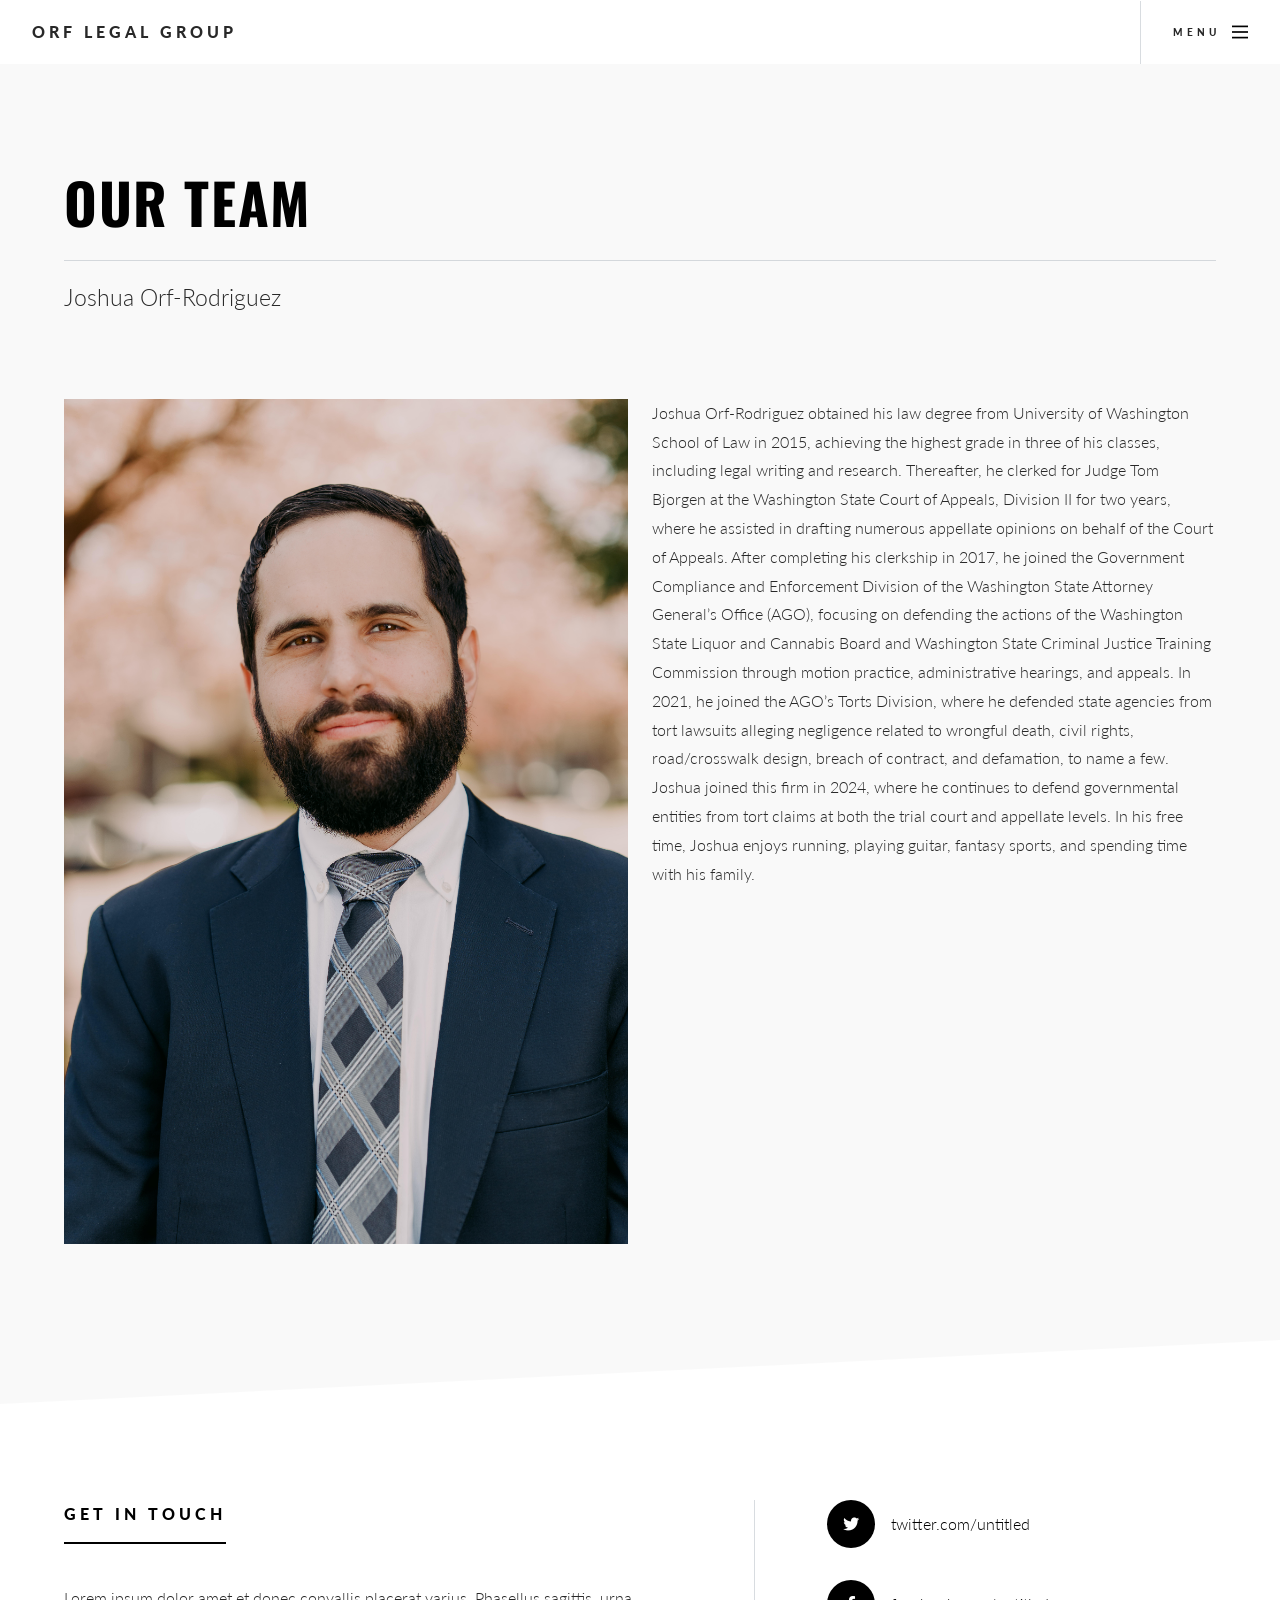
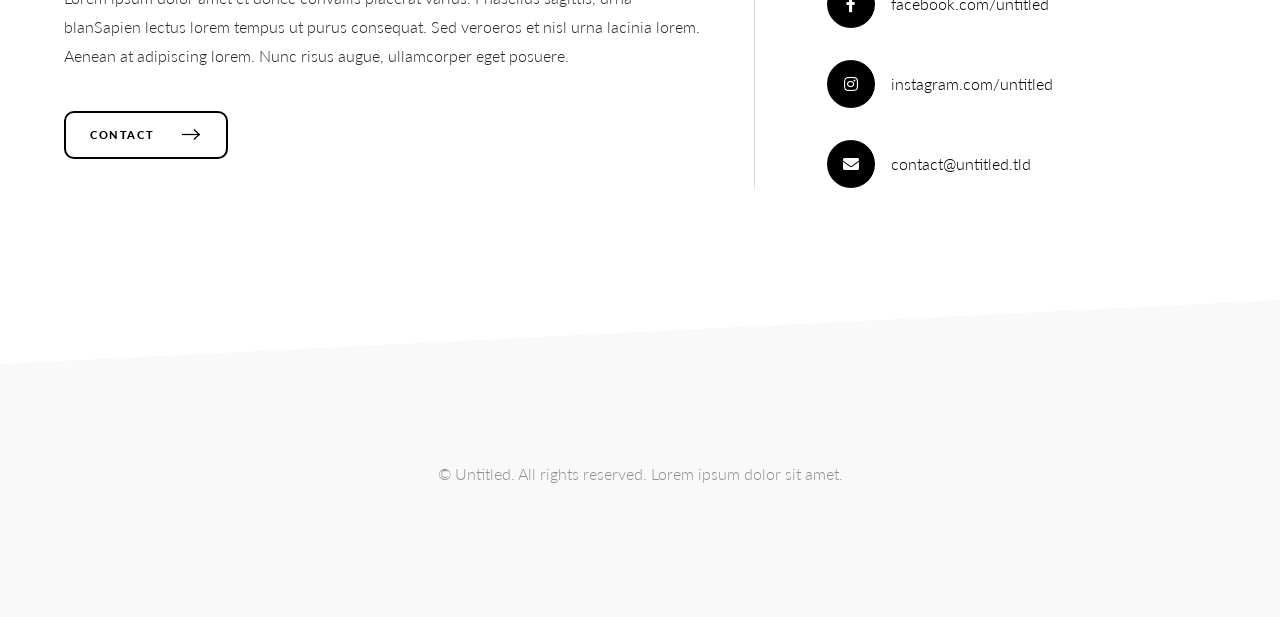
==== about.html @ 3b119aff "init" ====
<!DOCTYPE HTML>
<!--
	Standout by Pixelarity
	pixelarity.com | hello@pixelarity.com
	License: pixelarity.com/license
-->
<html>
	<head>
		<title>Orf Legal Group</title>
		<meta charset="utf-8" />
		<meta name="viewport" content="width=device-width, initial-scale=1, user-scalable=no" />
		<link rel="stylesheet" href="assets/css/main.css" />
	</head>
	<body class="is-preload">

		<!-- Page wrapper -->
			<div id="page-wrapper">

				<!-- Header -->
					<header id="header">
						<span class="logo"><a href="index.html">Orf Legal Group <span></span></a></span>
						<a href="#menu"><span>Menu</span></a>
					</header>

				<!-- Nav -->
					<nav id="menu">
						<div class="inner">
							<h2>Menu</h2>
							<ul class="links">
								<li><a href="index.html">Home</a></li>
								<li><a href="practiceareas.html">Practice Areas</a></li>
								<li><a href="about.html">About</a></li>
								<li><a href="Contact.html">Contact</a></li>
								<li><a href="elements.html">Elements</a></li>
							</ul>
							<a class="close"><span>Close</span></a>
						</div>
					</nav>

				<!-- Main -->
					<section id="main" class="wrapper style2">
						<div class="inner">

							<!-- Content -->
								<header class="major special">
									<h1>OUR TEAM</h1>
									<p>Joshua Orf-Rodriguez</p>
								</header>

								<div class="row">
									<div class="col-6 col-12-small">
<span class="image fit"><img src="images/Joshua Orf-Rodriguez.jpg" alt="" /></span>
									</div>


									<div class="col-6 col-12-small">

Joshua Orf-Rodriguez obtained his law degree from University of Washington School of Law in 2015, achieving the highest grade in three of his classes, including legal writing and research. Thereafter, he clerked for Judge Tom Bjorgen at the Washington State Court of Appeals, Division II for two years, where he assisted in drafting numerous appellate opinions on behalf of the Court of Appeals. After completing his clerkship in 2017, he joined the Government Compliance and Enforcement Division of the Washington State Attorney General’s Office (AGO), focusing on defending the actions of the Washington State Liquor and Cannabis Board and Washington State Criminal Justice Training Commission through motion practice, administrative hearings, and appeals.  In 2021, he joined the AGO’s Torts Division, where he defended state agencies from tort lawsuits alleging negligence related to wrongful death, civil rights, road/crosswalk design, breach of contract, and defamation, to name a few. Joshua joined this firm in 2024, where he continues to defend governmental entities from tort claims at both the trial court and appellate levels.  In his free time, Joshua enjoys running, playing guitar, fantasy sports, and spending time with his family.


									</div>
								</div>
						</div>
					</section>

				<!-- Footer -->
					<section id="footer" class="wrapper">
						<div class="inner">
							<div class="split">
								<div class="content">
									<header>
										<h2>Get In Touch</h2>
									</header>
									<p>Lorem ipsum dolor amet et donec convallis placerat varius. Phasellus sagittis, urna blanSapien lectus lorem tempus ut purus consequat. Sed veroeros et nisl urna lacinia lorem. Aenean at adipiscing lorem. Nunc risus augue, ullamcorper eget posuere.</p>
									<ul class="actions">
										<li><a href="contact.html" class="button next">Contact</a></li>
									</ul>
								</div>
								<ul class="contact-icons">
									<li><a href="#" class="icon brands alt fa-twitter"><span class="label">twitter.com/untitled</span></a></li>
									<li><a href="#" class="icon brands alt fa-facebook-f"><span class="label">facebook.com/untitled</span></a></li>
									<li><a href="#" class="icon brands alt fa-instagram"><span class="label">instagram.com/untitled</span></a></li>
									<li><a href="#" class="icon solid alt fa-envelope"><span class="label">contact@untitled.tld</span></a></li>
								</ul>
							</div>
						</div>
					</section>

				<!-- Copyright -->
					<section class="wrapper style2 copyright">
						<div class="inner">
							&copy; Untitled. All rights reserved. Lorem ipsum dolor sit amet.
						</div>
					</section>

			</div>

		<!-- Scripts -->
			<script src="assets/js/jquery.min.js"></script>
			<script src="assets/js/jquery.scrollex.min.js"></script>
			<script src="assets/js/jquery.scrolly.min.js"></script>
			<script src="assets/js/browser.min.js"></script>
			<script src="assets/js/breakpoints.min.js"></script>
			<script src="assets/js/util.js"></script>
			<script src="assets/js/main.js"></script>

	</body>
</html>
---- assets/css/main.css ----
@import url(fontawesome-all.min.css);
@import url("https://fonts.googleapis.com/css?family=Lato:300,400,700,900|Oswald:600");

/*
	Standout by Pixelarity
	pixelarity.com | hello@pixelarity.com
	License: pixelarity.com/license
*/

html, body, div, span, applet, object,
iframe, h1, h2, h3, h4, h5, h6, p, blockquote,
pre, a, abbr, acronym, address, big, cite,
code, del, dfn, em, img, ins, kbd, q, s, samp,
small, strike, strong, sub, sup, tt, var, b,
u, i, center, dl, dt, dd, ol, ul, li, fieldset,
form, label, legend, table, caption, tbody,
tfoot, thead, tr, th, td, article, aside,
canvas, details, embed, figure, figcaption,
footer, header, hgroup, menu, nav, output, ruby,
section, summary, time, mark, audio, video {
	margin: 0;
	padding: 0;
	border: 0;
	font-size: 100%;
	font: inherit;
	vertical-align: baseline;}

article, aside, details, figcaption, figure,
footer, header, hgroup, menu, nav, section {
	display: block;}

body {
	line-height: 1;
}

ol, ul {
	list-style: none;
}

blockquote, q {
	quotes: none;
}

	blockquote:before, blockquote:after, q:before, q:after {
		content: '';
		content: none;
	}

table {
	border-collapse: collapse;
	border-spacing: 0;
}

body {
	-webkit-text-size-adjust: none;
}

mark {
	background-color: transparent;
	color: inherit;
}

input::-moz-focus-inner {
	border: 0;
	padding: 0;
}

input, select, textarea {
	-moz-appearance: none;
	-webkit-appearance: none;
	-ms-appearance: none;
	appearance: none;
}

/* Basic */

	@-ms-viewport {
		width: device-width;
	}

	body {
		-ms-overflow-style: scrollbar;
	}

	@media screen and (max-width: 480px) {

		html, body {
			min-width: 320px;
		}

	}

	html {
		box-sizing: border-box;
	}

	*, *:before, *:after {
		box-sizing: inherit;
	}

	body {
		background: #ffffff;
	}

		body.is-preload *, body.is-preload *:before, body.is-preload *:after {
			-moz-animation: none !important;
			-webkit-animation: none !important;
			-ms-animation: none !important;
			animation: none !important;
			-moz-transition: none !important;
			-webkit-transition: none !important;
			-ms-transition: none !important;
			transition: none !important;
		}

/* Typography */

	html {
		font-size: 15pt;
	}

		@media screen and (max-width: 1680px) {

			html {
				font-size: 13pt;
			}

		}

		@media screen and (max-width: 1280px) {

			html {
				font-size: 12pt;
			}

		}

		@media screen and (max-width: 980px) {

			html {
				font-size: 12pt;
			}

		}

		@media screen and (max-width: 480px) {

			html {
				font-size: 12pt;
			}

		}

		@media screen and (max-width: 360px) {

			html {
				font-size: 11pt;
			}

		}

	body {
		background-color: #ffffff;
		color: #282828;
	}

	body, input, select, textarea {
		font-family: "Lato", Helvetica, sans-serif;
		font-weight: 300;
		font-size: 1rem;
		line-height: 1.8;
	}

	a {
		-moz-transition: color 0.2s ease-in-out;
		-webkit-transition: color 0.2s ease-in-out;
		-ms-transition: color 0.2s ease-in-out;
		transition: color 0.2s ease-in-out;
		text-decoration: underline;
	}

		a:hover {
			text-decoration: none;
		}

	strong, b {
		font-weight: 900;
	}

	em, i {
		font-style: italic;
	}

	p {
		margin: 0 0 2rem 0;
	}

	h1, h2, h3, h4, h5, h6 {
		font-weight: 900;
		letter-spacing: 0.25rem;
		line-height: 1.5;
		margin: 0 0 1.5rem 0;
		text-transform: uppercase;
	}

		h1 a, h2 a, h3 a, h4 a, h5 a, h6 a {
			color: inherit;
			text-decoration: none;
		}

	h1 {
		font-family: "Oswald", Helvetica, sans-serif;
		font-size: 4rem;
		letter-spacing: 0.1rem;
	}

	h2 {
		font-size: 1.75rem;
	}

	h3 {
		font-size: 1.5rem;
	}

	h4 {
		font-size: 1.25rem;
	}

	h5 {
		font-size: 1rem;
	}

	h6 {
		font-size: 0.75rem;
	}

	@media screen and (max-width: 1280px) {

		h1 {
			font-size: 3.5rem;
		}

	}

	@media screen and (max-width: 980px) {

		h1 {
			font-size: 3rem;
		}

		h2 {
			font-size: 1.5rem;
		}

		h3 {
			font-size: 1.25rem;
		}

	}

	@media screen and (max-width: 736px) {

		h1 {
			font-size: 1.75rem;
		}

		h2 {
			font-size: 1.5rem;
		}

		h3 {
			font-size: 1.25rem;
		}

	}

	sub {
		font-size: 0.8rem;
		position: relative;
		top: 0.5rem;
	}

	sup {
		font-size: 0.8rem;
		position: relative;
		top: -0.5rem;
	}

	blockquote {
		border-left: solid 0.5rem;
		font-style: italic;
		margin: 0 0 2rem 0;
		padding: 1rem 0 1rem 2rem;
	}

	code {
		border-radius: 10px;
		border: solid 1px;
		font-family: "Courier New", monospace;
		font-size: 0.9rem;
		margin: 0 0.25rem;
		padding: 0.25rem 0.65rem;
	}

	pre {
		-webkit-overflow-scrolling: touch;
		font-family: "Courier New", monospace;
		font-size: 0.9rem;
		margin: 0 0 2rem 0;
	}

		pre code {
			display: block;
			line-height: 1.75;
			padding: 1rem 1.5rem;
			overflow-x: auto;
		}

	hr {
		border: 0;
		border-bottom: solid 1px;
		margin: 2rem 0;
	}

		hr.major {
			margin: 4rem 0;
		}

		@media screen and (max-width: 736px) {

			hr.major {
				margin: 3rem 0;
			}

		}

	input, select, textarea {
		color: #000000;
	}

	a {
		color: #000000;
	}

	strong, b {
		color: #000000;
	}

	h1, h2, h3, h4, h5, h6 {
		color: #000000;
	}

	blockquote {
		border-left-color: rgba(99, 116, 133, 0.25);
	}

	code {
		background: rgba(99, 116, 133, 0.075);
		border-color: rgba(99, 116, 133, 0.25);
	}

	hr {
		border-bottom-color: rgba(99, 116, 133, 0.25);
	}

/* Row */

	.row {
		display: flex;
		flex-wrap: wrap;
		box-sizing: border-box;
		align-items: stretch;
	}

		.row > * {
			box-sizing: border-box;
		}

		.row.gtr-uniform > * > :last-child {
			margin-bottom: 0;
		}

		.row.aln-left {
			justify-content: flex-start;
		}

		.row.aln-center {
			justify-content: center;
		}

		.row.aln-right {
			justify-content: flex-end;
		}

		.row.aln-top {
			align-items: flex-start;
		}

		.row.aln-middle {
			align-items: center;
		}

		.row.aln-bottom {
			align-items: flex-end;
		}

		.row > .imp {
			order: -1;
		}

		.row > .col-1 {
			width: 8.33333%;
		}

		.row > .off-1 {
			margin-left: 8.33333%;
		}

		.row > .col-2 {
			width: 16.66667%;
		}

		.row > .off-2 {
			margin-left: 16.66667%;
		}

		.row > .col-3 {
			width: 25%;
		}

		.row > .off-3 {
			margin-left: 25%;
		}

		.row > .col-4 {
			width: 33.33333%;
		}

		.row > .off-4 {
			margin-left: 33.33333%;
		}

		.row > .col-5 {
			width: 41.66667%;
		}

		.row > .off-5 {
			margin-left: 41.66667%;
		}

		.row > .col-6 {
			width: 50%;
		}

		.row > .off-6 {
			margin-left: 50%;
		}

		.row > .col-7 {
			width: 58.33333%;
		}

		.row > .off-7 {
			margin-left: 58.33333%;
		}

		.row > .col-8 {
			width: 66.66667%;
		}

		.row > .off-8 {
			margin-left: 66.66667%;
		}

		.row > .col-9 {
			width: 75%;
		}

		.row > .off-9 {
			margin-left: 75%;
		}

		.row > .col-10 {
			width: 83.33333%;
		}

		.row > .off-10 {
			margin-left: 83.33333%;
		}

		.row > .col-11 {
			width: 91.66667%;
		}

		.row > .off-11 {
			margin-left: 91.66667%;
		}

		.row > .col-12 {
			width: 100%;
		}

		.row > .off-12 {
			margin-left: 100%;
		}

		.row.gtr-0 {
			margin-top: 0;
			margin-left: 0rem;
		}

			.row.gtr-0 > * {
				padding: 0 0 0 0rem;
			}

			.row.gtr-0.gtr-uniform {
				margin-top: 0rem;
			}

				.row.gtr-0.gtr-uniform > * {
					padding-top: 0rem;
				}

		.row.gtr-25 {
			margin-top: 0;
			margin-left: -0.5rem;
		}

			.row.gtr-25 > * {
				padding: 0 0 0 0.5rem;
			}

			.row.gtr-25.gtr-uniform {
				margin-top: -0.5rem;
			}

				.row.gtr-25.gtr-uniform > * {
					padding-top: 0.5rem;
				}

		.row.gtr-50 {
			margin-top: 0;
			margin-left: -1rem;
		}

			.row.gtr-50 > * {
				padding: 0 0 0 1rem;
			}

			.row.gtr-50.gtr-uniform {
				margin-top: -1rem;
			}

				.row.gtr-50.gtr-uniform > * {
					padding-top: 1rem;
				}

		.row {
			margin-top: 0;
			margin-left: -2rem;
		}

			.row > * {
				padding: 0 0 0 2rem;
			}

			.row.gtr-uniform {
				margin-top: -2rem;
			}

				.row.gtr-uniform > * {
					padding-top: 2rem;
				}

		.row.gtr-150 {
			margin-top: 0;
			margin-left: -3rem;
		}

			.row.gtr-150 > * {
				padding: 0 0 0 3rem;
			}

			.row.gtr-150.gtr-uniform {
				margin-top: -3rem;
			}

				.row.gtr-150.gtr-uniform > * {
					padding-top: 3rem;
				}

		.row.gtr-200 {
			margin-top: 0;
			margin-left: -4rem;
		}

			.row.gtr-200 > * {
				padding: 0 0 0 4rem;
			}

			.row.gtr-200.gtr-uniform {
				margin-top: -4rem;
			}

				.row.gtr-200.gtr-uniform > * {
					padding-top: 4rem;
				}

		@media screen and (max-width: 1680px) {

			.row {
				display: flex;
				flex-wrap: wrap;
				box-sizing: border-box;
				align-items: stretch;
			}

				.row > * {
					box-sizing: border-box;
				}

				.row.gtr-uniform > * > :last-child {
					margin-bottom: 0;
				}

				.row.aln-left {
					justify-content: flex-start;
				}

				.row.aln-center {
					justify-content: center;
				}

				.row.aln-right {
					justify-content: flex-end;
				}

				.row.aln-top {
					align-items: flex-start;
				}

				.row.aln-middle {
					align-items: center;
				}

				.row.aln-bottom {
					align-items: flex-end;
				}

				.row > .imp-xlarge {
					order: -1;
				}

				.row > .col-1-xlarge {
					width: 8.33333%;
				}

				.row > .off-1-xlarge {
					margin-left: 8.33333%;
				}

				.row > .col-2-xlarge {
					width: 16.66667%;
				}

				.row > .off-2-xlarge {
					margin-left: 16.66667%;
				}

				.row > .col-3-xlarge {
					width: 25%;
				}

				.row > .off-3-xlarge {
					margin-left: 25%;
				}

				.row > .col-4-xlarge {
					width: 33.33333%;
				}

				.row > .off-4-xlarge {
					margin-left: 33.33333%;
				}

				.row > .col-5-xlarge {
					width: 41.66667%;
				}

				.row > .off-5-xlarge {
					margin-left: 41.66667%;
				}

				.row > .col-6-xlarge {
					width: 50%;
				}

				.row > .off-6-xlarge {
					margin-left: 50%;
				}

				.row > .col-7-xlarge {
					width: 58.33333%;
				}

				.row > .off-7-xlarge {
					margin-left: 58.33333%;
				}

				.row > .col-8-xlarge {
					width: 66.66667%;
				}

				.row > .off-8-xlarge {
					margin-left: 66.66667%;
				}

				.row > .col-9-xlarge {
					width: 75%;
				}

				.row > .off-9-xlarge {
					margin-left: 75%;
				}

				.row > .col-10-xlarge {
					width: 83.33333%;
				}

				.row > .off-10-xlarge {
					margin-left: 83.33333%;
				}

				.row > .col-11-xlarge {
					width: 91.66667%;
				}

				.row > .off-11-xlarge {
					margin-left: 91.66667%;
				}

				.row > .col-12-xlarge {
					width: 100%;
				}

				.row > .off-12-xlarge {
					margin-left: 100%;
				}

				.row.gtr-0 {
					margin-top: 0;
					margin-left: 0rem;
				}

					.row.gtr-0 > * {
						padding: 0 0 0 0rem;
					}

					.row.gtr-0.gtr-uniform {
						margin-top: 0rem;
					}

						.row.gtr-0.gtr-uniform > * {
							padding-top: 0rem;
						}

				.row.gtr-25 {
					margin-top: 0;
					margin-left: -0.5rem;
				}

					.row.gtr-25 > * {
						padding: 0 0 0 0.5rem;
					}

					.row.gtr-25.gtr-uniform {
						margin-top: -0.5rem;
					}

						.row.gtr-25.gtr-uniform > * {
							padding-top: 0.5rem;
						}

				.row.gtr-50 {
					margin-top: 0;
					margin-left: -1rem;
				}

					.row.gtr-50 > * {
						padding: 0 0 0 1rem;
					}

					.row.gtr-50.gtr-uniform {
						margin-top: -1rem;
					}

						.row.gtr-50.gtr-uniform > * {
							padding-top: 1rem;
						}

				.row {
					margin-top: 0;
					margin-left: -2rem;
				}

					.row > * {
						padding: 0 0 0 2rem;
					}

					.row.gtr-uniform {
						margin-top: -2rem;
					}

						.row.gtr-uniform > * {
							padding-top: 2rem;
						}

				.row.gtr-150 {
					margin-top: 0;
					margin-left: -3rem;
				}

					.row.gtr-150 > * {
						padding: 0 0 0 3rem;
					}

					.row.gtr-150.gtr-uniform {
						margin-top: -3rem;
					}

						.row.gtr-150.gtr-uniform > * {
							padding-top: 3rem;
						}

				.row.gtr-200 {
					margin-top: 0;
					margin-left: -4rem;
				}

					.row.gtr-200 > * {
						padding: 0 0 0 4rem;
					}

					.row.gtr-200.gtr-uniform {
						margin-top: -4rem;
					}

						.row.gtr-200.gtr-uniform > * {
							padding-top: 4rem;
						}

		}

		@media screen and (max-width: 1280px) {

			.row {
				display: flex;
				flex-wrap: wrap;
				box-sizing: border-box;
				align-items: stretch;
			}

				.row > * {
					box-sizing: border-box;
				}

				.row.gtr-uniform > * > :last-child {
					margin-bottom: 0;
				}

				.row.aln-left {
					justify-content: flex-start;
				}

				.row.aln-center {
					justify-content: center;
				}

				.row.aln-right {
					justify-content: flex-end;
				}

				.row.aln-top {
					align-items: flex-start;
				}

				.row.aln-middle {
					align-items: center;
				}

				.row.aln-bottom {
					align-items: flex-end;
				}

				.row > .imp-large {
					order: -1;
				}

				.row > .col-1-large {
					width: 8.33333%;
				}

				.row > .off-1-large {
					margin-left: 8.33333%;
				}

				.row > .col-2-large {
					width: 16.66667%;
				}

				.row > .off-2-large {
					margin-left: 16.66667%;
				}

				.row > .col-3-large {
					width: 25%;
				}

				.row > .off-3-large {
					margin-left: 25%;
				}

				.row > .col-4-large {
					width: 33.33333%;
				}

				.row > .off-4-large {
					margin-left: 33.33333%;
				}

				.row > .col-5-large {
					width: 41.66667%;
				}

				.row > .off-5-large {
					margin-left: 41.66667%;
				}

				.row > .col-6-large {
					width: 50%;
				}

				.row > .off-6-large {
					margin-left: 50%;
				}

				.row > .col-7-large {
					width: 58.33333%;
				}

				.row > .off-7-large {
					margin-left: 58.33333%;
				}

				.row > .col-8-large {
					width: 66.66667%;
				}

				.row > .off-8-large {
					margin-left: 66.66667%;
				}

				.row > .col-9-large {
					width: 75%;
				}

				.row > .off-9-large {
					margin-left: 75%;
				}

				.row > .col-10-large {
					width: 83.33333%;
				}

				.row > .off-10-large {
					margin-left: 83.33333%;
				}

				.row > .col-11-large {
					width: 91.66667%;
				}

				.row > .off-11-large {
					margin-left: 91.66667%;
				}

				.row > .col-12-large {
					width: 100%;
				}

				.row > .off-12-large {
					margin-left: 100%;
				}

				.row.gtr-0 {
					margin-top: 0;
					margin-left: 0rem;
				}

					.row.gtr-0 > * {
						padding: 0 0 0 0rem;
					}

					.row.gtr-0.gtr-uniform {
						margin-top: 0rem;
					}

						.row.gtr-0.gtr-uniform > * {
							padding-top: 0rem;
						}

				.row.gtr-25 {
					margin-top: 0;
					margin-left: -0.375rem;
				}

					.row.gtr-25 > * {
						padding: 0 0 0 0.375rem;
					}

					.row.gtr-25.gtr-uniform {
						margin-top: -0.375rem;
					}

						.row.gtr-25.gtr-uniform > * {
							padding-top: 0.375rem;
						}

				.row.gtr-50 {
					margin-top: 0;
					margin-left: -0.75rem;
				}

					.row.gtr-50 > * {
						padding: 0 0 0 0.75rem;
					}

					.row.gtr-50.gtr-uniform {
						margin-top: -0.75rem;
					}

						.row.gtr-50.gtr-uniform > * {
							padding-top: 0.75rem;
						}

				.row {
					margin-top: 0;
					margin-left: -1.5rem;
				}

					.row > * {
						padding: 0 0 0 1.5rem;
					}

					.row.gtr-uniform {
						margin-top: -1.5rem;
					}

						.row.gtr-uniform > * {
							padding-top: 1.5rem;
						}

				.row.gtr-150 {
					margin-top: 0;
					margin-left: -2.25rem;
				}

					.row.gtr-150 > * {
						padding: 0 0 0 2.25rem;
					}

					.row.gtr-150.gtr-uniform {
						margin-top: -2.25rem;
					}

						.row.gtr-150.gtr-uniform > * {
							padding-top: 2.25rem;
						}

				.row.gtr-200 {
					margin-top: 0;
					margin-left: -3rem;
				}

					.row.gtr-200 > * {
						padding: 0 0 0 3rem;
					}

					.row.gtr-200.gtr-uniform {
						margin-top: -3rem;
					}

						.row.gtr-200.gtr-uniform > * {
							padding-top: 3rem;
						}

		}

		@media screen and (max-width: 980px) {

			.row {
				display: flex;
				flex-wrap: wrap;
				box-sizing: border-box;
				align-items: stretch;
			}

				.row > * {
					box-sizing: border-box;
				}

				.row.gtr-uniform > * > :last-child {
					margin-bottom: 0;
				}

				.row.aln-left {
					justify-content: flex-start;
				}

				.row.aln-center {
					justify-content: center;
				}

				.row.aln-right {
					justify-content: flex-end;
				}

				.row.aln-top {
					align-items: flex-start;
				}

				.row.aln-middle {
					align-items: center;
				}

				.row.aln-bottom {
					align-items: flex-end;
				}

				.row > .imp-medium {
					order: -1;
				}

				.row > .col-1-medium {
					width: 8.33333%;
				}

				.row > .off-1-medium {
					margin-left: 8.33333%;
				}

				.row > .col-2-medium {
					width: 16.66667%;
				}

				.row > .off-2-medium {
					margin-left: 16.66667%;
				}

				.row > .col-3-medium {
					width: 25%;
				}

				.row > .off-3-medium {
					margin-left: 25%;
				}

				.row > .col-4-medium {
					width: 33.33333%;
				}

				.row > .off-4-medium {
					margin-left: 33.33333%;
				}

				.row > .col-5-medium {
					width: 41.66667%;
				}

				.row > .off-5-medium {
					margin-left: 41.66667%;
				}

				.row > .col-6-medium {
					width: 50%;
				}

				.row > .off-6-medium {
					margin-left: 50%;
				}

				.row > .col-7-medium {
					width: 58.33333%;
				}

				.row > .off-7-medium {
					margin-left: 58.33333%;
				}

				.row > .col-8-medium {
					width: 66.66667%;
				}

				.row > .off-8-medium {
					margin-left: 66.66667%;
				}

				.row > .col-9-medium {
					width: 75%;
				}

				.row > .off-9-medium {
					margin-left: 75%;
				}

				.row > .col-10-medium {
					width: 83.33333%;
				}

				.row > .off-10-medium {
					margin-left: 83.33333%;
				}

				.row > .col-11-medium {
					width: 91.66667%;
				}

				.row > .off-11-medium {
					margin-left: 91.66667%;
				}

				.row > .col-12-medium {
					width: 100%;
				}

				.row > .off-12-medium {
					margin-left: 100%;
				}

				.row.gtr-0 {
					margin-top: 0;
					margin-left: 0rem;
				}

					.row.gtr-0 > * {
						padding: 0 0 0 0rem;
					}

					.row.gtr-0.gtr-uniform {
						margin-top: 0rem;
					}

						.row.gtr-0.gtr-uniform > * {
							padding-top: 0rem;
						}

				.row.gtr-25 {
					margin-top: 0;
					margin-left: -0.375rem;
				}

					.row.gtr-25 > * {
						padding: 0 0 0 0.375rem;
					}

					.row.gtr-25.gtr-uniform {
						margin-top: -0.375rem;
					}

						.row.gtr-25.gtr-uniform > * {
							padding-top: 0.375rem;
						}

				.row.gtr-50 {
					margin-top: 0;
					margin-left: -0.75rem;
				}

					.row.gtr-50 > * {
						padding: 0 0 0 0.75rem;
					}

					.row.gtr-50.gtr-uniform {
						margin-top: -0.75rem;
					}

						.row.gtr-50.gtr-uniform > * {
							padding-top: 0.75rem;
						}

				.row {
					margin-top: 0;
					margin-left: -1.5rem;
				}

					.row > * {
						padding: 0 0 0 1.5rem;
					}

					.row.gtr-uniform {
						margin-top: -1.5rem;
					}

						.row.gtr-uniform > * {
							padding-top: 1.5rem;
						}

				.row.gtr-150 {
					margin-top: 0;
					margin-left: -2.25rem;
				}

					.row.gtr-150 > * {
						padding: 0 0 0 2.25rem;
					}

					.row.gtr-150.gtr-uniform {
						margin-top: -2.25rem;
					}

						.row.gtr-150.gtr-uniform > * {
							padding-top: 2.25rem;
						}

				.row.gtr-200 {
					margin-top: 0;
					margin-left: -3rem;
				}

					.row.gtr-200 > * {
						padding: 0 0 0 3rem;
					}

					.row.gtr-200.gtr-uniform {
						margin-top: -3rem;
					}

						.row.gtr-200.gtr-uniform > * {
							padding-top: 3rem;
						}

		}

		@media screen and (max-width: 736px) {

			.row {
				display: flex;
				flex-wrap: wrap;
				box-sizing: border-box;
				align-items: stretch;
			}

				.row > * {
					box-sizing: border-box;
				}

				.row.gtr-uniform > * > :last-child {
					margin-bottom: 0;
				}

				.row.aln-left {
					justify-content: flex-start;
				}

				.row.aln-center {
					justify-content: center;
				}

				.row.aln-right {
					justify-content: flex-end;
				}

				.row.aln-top {
					align-items: flex-start;
				}

				.row.aln-middle {
					align-items: center;
				}

				.row.aln-bottom {
					align-items: flex-end;
				}

				.row > .imp-small {
					order: -1;
				}

				.row > .col-1-small {
					width: 8.33333%;
				}

				.row > .off-1-small {
					margin-left: 8.33333%;
				}

				.row > .col-2-small {
					width: 16.66667%;
				}

				.row > .off-2-small {
					margin-left: 16.66667%;
				}

				.row > .col-3-small {
					width: 25%;
				}

				.row > .off-3-small {
					margin-left: 25%;
				}

				.row > .col-4-small {
					width: 33.33333%;
				}

				.row > .off-4-small {
					margin-left: 33.33333%;
				}

				.row > .col-5-small {
					width: 41.66667%;
				}

				.row > .off-5-small {
					margin-left: 41.66667%;
				}

				.row > .col-6-small {
					width: 50%;
				}

				.row > .off-6-small {
					margin-left: 50%;
				}

				.row > .col-7-small {
					width: 58.33333%;
				}

				.row > .off-7-small {
					margin-left: 58.33333%;
				}

				.row > .col-8-small {
					width: 66.66667%;
				}

				.row > .off-8-small {
					margin-left: 66.66667%;
				}

				.row > .col-9-small {
					width: 75%;
				}

				.row > .off-9-small {
					margin-left: 75%;
				}

				.row > .col-10-small {
					width: 83.33333%;
				}

				.row > .off-10-small {
					margin-left: 83.33333%;
				}

				.row > .col-11-small {
					width: 91.66667%;
				}

				.row > .off-11-small {
					margin-left: 91.66667%;
				}

				.row > .col-12-small {
					width: 100%;
				}

				.row > .off-12-small {
					margin-left: 100%;
				}

				.row.gtr-0 {
					margin-top: 0;
					margin-left: 0rem;
				}

					.row.gtr-0 > * {
						padding: 0 0 0 0rem;
					}

					.row.gtr-0.gtr-uniform {
						margin-top: 0rem;
					}

						.row.gtr-0.gtr-uniform > * {
							padding-top: 0rem;
						}

				.row.gtr-25 {
					margin-top: 0;
					margin-left: -0.3125rem;
				}

					.row.gtr-25 > * {
						padding: 0 0 0 0.3125rem;
					}

					.row.gtr-25.gtr-uniform {
						margin-top: -0.3125rem;
					}

						.row.gtr-25.gtr-uniform > * {
							padding-top: 0.3125rem;
						}

				.row.gtr-50 {
					margin-top: 0;
					margin-left: -0.625rem;
				}

					.row.gtr-50 > * {
						padding: 0 0 0 0.625rem;
					}

					.row.gtr-50.gtr-uniform {
						margin-top: -0.625rem;
					}

						.row.gtr-50.gtr-uniform > * {
							padding-top: 0.625rem;
						}

				.row {
					margin-top: 0;
					margin-left: -1.25rem;
				}

					.row > * {
						padding: 0 0 0 1.25rem;
					}

					.row.gtr-uniform {
						margin-top: -1.25rem;
					}

						.row.gtr-uniform > * {
							padding-top: 1.25rem;
						}

				.row.gtr-150 {
					margin-top: 0;
					margin-left: -1.875rem;
				}

					.row.gtr-150 > * {
						padding: 0 0 0 1.875rem;
					}

					.row.gtr-150.gtr-uniform {
						margin-top: -1.875rem;
					}

						.row.gtr-150.gtr-uniform > * {
							padding-top: 1.875rem;
						}

				.row.gtr-200 {
					margin-top: 0;
					margin-left: -2.5rem;
				}

					.row.gtr-200 > * {
						padding: 0 0 0 2.5rem;
					}

					.row.gtr-200.gtr-uniform {
						margin-top: -2.5rem;
					}

						.row.gtr-200.gtr-uniform > * {
							padding-top: 2.5rem;
						}

		}

		@media screen and (max-width: 480px) {

			.row {
				display: flex;
				flex-wrap: wrap;
				box-sizing: border-box;
				align-items: stretch;
			}

				.row > * {
					box-sizing: border-box;
				}

				.row.gtr-uniform > * > :last-child {
					margin-bottom: 0;
				}

				.row.aln-left {
					justify-content: flex-start;
				}

				.row.aln-center {
					justify-content: center;
				}

				.row.aln-right {
					justify-content: flex-end;
				}

				.row.aln-top {
					align-items: flex-start;
				}

				.row.aln-middle {
					align-items: center;
				}

				.row.aln-bottom {
					align-items: flex-end;
				}

				.row > .imp-xsmall {
					order: -1;
				}

				.row > .col-1-xsmall {
					width: 8.33333%;
				}

				.row > .off-1-xsmall {
					margin-left: 8.33333%;
				}

				.row > .col-2-xsmall {
					width: 16.66667%;
				}

				.row > .off-2-xsmall {
					margin-left: 16.66667%;
				}

				.row > .col-3-xsmall {
					width: 25%;
				}

				.row > .off-3-xsmall {
					margin-left: 25%;
				}

				.row > .col-4-xsmall {
					width: 33.33333%;
				}

				.row > .off-4-xsmall {
					margin-left: 33.33333%;
				}

				.row > .col-5-xsmall {
					width: 41.66667%;
				}

				.row > .off-5-xsmall {
					margin-left: 41.66667%;
				}

				.row > .col-6-xsmall {
					width: 50%;
				}

				.row > .off-6-xsmall {
					margin-left: 50%;
				}

				.row > .col-7-xsmall {
					width: 58.33333%;
				}

				.row > .off-7-xsmall {
					margin-left: 58.33333%;
				}

				.row > .col-8-xsmall {
					width: 66.66667%;
				}

				.row > .off-8-xsmall {
					margin-left: 66.66667%;
				}

				.row > .col-9-xsmall {
					width: 75%;
				}

				.row > .off-9-xsmall {
					margin-left: 75%;
				}

				.row > .col-10-xsmall {
					width: 83.33333%;
				}

				.row > .off-10-xsmall {
					margin-left: 83.33333%;
				}

				.row > .col-11-xsmall {
					width: 91.66667%;
				}

				.row > .off-11-xsmall {
					margin-left: 91.66667%;
				}

				.row > .col-12-xsmall {
					width: 100%;
				}

				.row > .off-12-xsmall {
					margin-left: 100%;
				}

				.row.gtr-0 {
					margin-top: 0;
					margin-left: 0rem;
				}

					.row.gtr-0 > * {
						padding: 0 0 0 0rem;
					}

					.row.gtr-0.gtr-uniform {
						margin-top: 0rem;
					}

						.row.gtr-0.gtr-uniform > * {
							padding-top: 0rem;
						}

				.row.gtr-25 {
					margin-top: 0;
					margin-left: -0.3125rem;
				}

					.row.gtr-25 > * {
						padding: 0 0 0 0.3125rem;
					}

					.row.gtr-25.gtr-uniform {
						margin-top: -0.3125rem;
					}

						.row.gtr-25.gtr-uniform > * {
							padding-top: 0.3125rem;
						}

				.row.gtr-50 {
					margin-top: 0;
					margin-left: -0.625rem;
				}

					.row.gtr-50 > * {
						padding: 0 0 0 0.625rem;
					}

					.row.gtr-50.gtr-uniform {
						margin-top: -0.625rem;
					}

						.row.gtr-50.gtr-uniform > * {
							padding-top: 0.625rem;
						}

				.row {
					margin-top: 0;
					margin-left: -1.25rem;
				}

					.row > * {
						padding: 0 0 0 1.25rem;
					}

					.row.gtr-uniform {
						margin-top: -1.25rem;
					}

						.row.gtr-uniform > * {
							padding-top: 1.25rem;
						}

				.row.gtr-150 {
					margin-top: 0;
					margin-left: -1.875rem;
				}

					.row.gtr-150 > * {
						padding: 0 0 0 1.875rem;
					}

					.row.gtr-150.gtr-uniform {
						margin-top: -1.875rem;
					}

						.row.gtr-150.gtr-uniform > * {
							padding-top: 1.875rem;
						}

				.row.gtr-200 {
					margin-top: 0;
					margin-left: -2.5rem;
				}

					.row.gtr-200 > * {
						padding: 0 0 0 2.5rem;
					}

					.row.gtr-200.gtr-uniform {
						margin-top: -2.5rem;
					}

						.row.gtr-200.gtr-uniform > * {
							padding-top: 2.5rem;
						}

		}

/* Box */

	.box {
		border: solid 1px;
		border-radius: 10px;
		margin-bottom: 2rem;
		padding: 1.5rem;
	}

		.box > :last-child {
			margin-bottom: 0;
		}

		.box.alt {
			border: 0;
			border-radius: 0;
			padding: 0;
		}

	.box {
		border-color: rgba(99, 116, 133, 0.25);
	}

/* Button */

	input[type="submit"],
	input[type="reset"],
	input[type="button"],
	button,
	.button {
		-moz-appearance: none;
		-webkit-appearance: none;
		-ms-appearance: none;
		appearance: none;
		-moz-transition: background-color 0.2s ease-in-out, color 0.2s ease-in-out;
		-webkit-transition: background-color 0.2s ease-in-out, color 0.2s ease-in-out;
		-ms-transition: background-color 0.2s ease-in-out, color 0.2s ease-in-out;
		transition: background-color 0.2s ease-in-out, color 0.2s ease-in-out;
		border-radius: 10px;
		border: 2px solid;
		cursor: pointer;
		display: inline-block;
		font-size: 0.7rem;
		font-weight: 900;
		height: 3rem;
		letter-spacing: 0.1rem;
		line-height: 2.75rem;
		padding: 0 1.5rem;
		position: relative;
		text-align: center;
		text-decoration: none;
		text-transform: uppercase;
		white-space: nowrap;
	}

		input[type="submit"].icon,
		input[type="reset"].icon,
		input[type="button"].icon,
		button.icon,
		.button.icon {
			border-bottom: 2px solid;
		}

			input[type="submit"].icon:before,
			input[type="reset"].icon:before,
			input[type="button"].icon:before,
			button.icon:before,
			.button.icon:before {
				margin-right: 0.5rem;
			}

		input[type="submit"].fit,
		input[type="reset"].fit,
		input[type="button"].fit,
		button.fit,
		.button.fit {
			width: 100%;
		}

		input[type="submit"].small,
		input[type="reset"].small,
		input[type="button"].small,
		button.small,
		.button.small {
			font-size: 0.65rem;
			height: 2.5rem;
			line-height: 2.25rem;
		}

		input[type="submit"].large,
		input[type="reset"].large,
		input[type="button"].large,
		button.large,
		.button.large {
			font-size: 1rem;
			height: 3.75rem;
			line-height: 3.5rem;
			padding: 0 2.25rem;
		}

		input[type="submit"].next,
		input[type="reset"].next,
		input[type="button"].next,
		button.next,
		.button.next {
			padding-right: 4.5rem;
		}

			input[type="submit"].next.fit,
			input[type="reset"].next.fit,
			input[type="button"].next.fit,
			button.next.fit,
			.button.next.fit {
				padding-left: 1.5rem !important;
				text-align: left;
			}

			input[type="submit"].next:after,
			input[type="reset"].next:after,
			input[type="button"].next:after,
			button.next:after,
			.button.next:after {
				background-position: center right;
				background-repeat: no-repeat;
				background-size: 25px 15px;
				content: '';
				display: block;
				height: 100%;
				position: absolute;
				right: 1.5rem;
				top: 0;
				vertical-align: middle;
				width: 1.25rem;
			}

		input[type="submit"].disabled, input[type="submit"]:disabled,
		input[type="reset"].disabled,
		input[type="reset"]:disabled,
		input[type="button"].disabled,
		input[type="button"]:disabled,
		button.disabled,
		button:disabled,
		.button.disabled,
		.button:disabled {
			pointer-events: none;
			opacity: 0.25;
		}

		@media screen and (max-width: 1280px) {

			input[type="submit"].large,
			input[type="reset"].large,
			input[type="button"].large,
			button.large,
			.button.large {
				font-size: 1rem;
				height: 4.25rem;
				line-height: 4rem;
			}

		}

		@media screen and (max-width: 736px) {

			input[type="submit"].alt,
			input[type="reset"].alt,
			input[type="button"].alt,
			button.alt,
			.button.alt {
				padding-left: 1.5rem !important;
				text-align: left;
			}

			input[type="submit"].large,
			input[type="reset"].large,
			input[type="button"].large,
			button.large,
			.button.large {
				font-size: 0.85rem;
				height: 3.75rem;
				line-height: 3.5rem;
				text-align: left;
			}

		}

		@media screen and (max-width: 480px) {

			input[type="submit"],
			input[type="reset"],
			input[type="button"],
			button,
			.button {
				padding: 0;
			}

		}

	input[type="submit"],
	input[type="reset"],
	input[type="button"],
	button,
	.button {
		background-color: transparent;
		border-color: #000000;
		color: #000000 !important;
	}

		input[type="submit"]:after,
		input[type="reset"]:after,
		input[type="button"]:after,
		button:after,
		.button:after {
			background-image: url("data:image/svg+xml;charset=utf8,%3Csvg xmlns='http://www.w3.org/2000/svg' xmlns:xlink='http://www.w3.org/1999/xlink' width='36px' height='24px' viewBox='0 0 36 24' zoomAndPan='disable'%3E%3Cstyle%3Eline %7B stroke: %23000000%3B stroke-width: 2px%3B %7D%3C/style%3E%3Cline x1='0' y1='12' x2='34' y2='12' /%3E%3Cline x1='25' y1='4' x2='34' y2='12.5' /%3E%3Cline x1='25' y1='20' x2='34' y2='11.5' /%3E%3C/svg%3E");
		}

		input[type="submit"]:hover, input[type="submit"]:focus,
		input[type="reset"]:hover,
		input[type="reset"]:focus,
		input[type="button"]:hover,
		input[type="button"]:focus,
		button:hover,
		button:focus,
		.button:hover,
		.button:focus {
			background-color: rgba(99, 116, 133, 0.075);
		}

		input[type="submit"]:active,
		input[type="reset"]:active,
		input[type="button"]:active,
		button:active,
		.button:active {
			background-color: rgba(99, 116, 133, 0.175);
		}

		input[type="submit"].icon:before,
		input[type="reset"].icon:before,
		input[type="button"].icon:before,
		button.icon:before,
		.button.icon:before {
			color: #000000;
		}

		input[type="submit"].primary,
		input[type="reset"].primary,
		input[type="button"].primary,
		button.primary,
		.button.primary {
			box-shadow: none;
			background-color: #000000;
			color: #ffffff !important;
		}

			input[type="submit"].primary:hover,
			input[type="reset"].primary:hover,
			input[type="button"].primary:hover,
			button.primary:hover,
			.button.primary:hover {
				background-color: rgba(0, 0, 0, 0.75);
			}

			input[type="submit"].primary.icon:before,
			input[type="reset"].primary.icon:before,
			input[type="button"].primary.icon:before,
			button.primary.icon:before,
			.button.primary.icon:before {
				color: #ffffff !important;
			}

/* Form */

	form {
		margin: 0 0 2rem 0;
	}

		form > :last-child {
			margin-bottom: 0;
		}

		form > .fields {
			display: -moz-flex;
			display: -webkit-flex;
			display: -ms-flex;
			display: flex;
			-moz-flex-wrap: wrap;
			-webkit-flex-wrap: wrap;
			-ms-flex-wrap: wrap;
			flex-wrap: wrap;
			width: calc(100% + 3rem);
			margin: -1.5rem 0 2rem -1.5rem;
		}

			form > .fields > .field {
				-moz-flex-grow: 0;
				-webkit-flex-grow: 0;
				-ms-flex-grow: 0;
				flex-grow: 0;
				-moz-flex-shrink: 0;
				-webkit-flex-shrink: 0;
				-ms-flex-shrink: 0;
				flex-shrink: 0;
				padding: 1.5rem 0 0 1.5rem;
				width: calc(100% - 1.5rem);
			}

				form > .fields > .field.half {
					width: calc(50% - 0.75rem);
				}

				form > .fields > .field.third {
					width: calc(100%/3 - 0.5rem);
				}

				form > .fields > .field.quarter {
					width: calc(25% - 0.375rem);
				}

		@media screen and (max-width: 480px) {

			form > .fields {
				width: calc(100% + 3rem);
				margin: -1.5rem 0 2rem -1.5rem;
			}

				form > .fields > .field {
					padding: 1.5rem 0 0 1.5rem;
					width: calc(100% - 1.5rem);
				}

					form > .fields > .field.half {
						width: calc(100% - 1.5rem);
					}

					form > .fields > .field.third {
						width: calc(100% - 1.5rem);
					}

					form > .fields > .field.quarter {
						width: calc(100% - 1.5rem);
					}

		}

	label {
		display: block;
		font-size: 0.9rem;
		font-weight: 900;
		margin: 0 0 1rem 0;
	}

	input[type="text"],
	input[type="password"],
	input[type="email"],
	select,
	textarea {
		-moz-appearance: none;
		-webkit-appearance: none;
		-ms-appearance: none;
		appearance: none;
		border-radius: 10px;
		border: solid 1px;
		color: inherit;
		display: block;
		outline: 0;
		padding: 0 1rem;
		text-decoration: none;
		width: 100%;
	}

		input[type="text"]:invalid,
		input[type="password"]:invalid,
		input[type="email"]:invalid,
		select:invalid,
		textarea:invalid {
			box-shadow: none;
		}

	select {
		background-position: calc(100% - 1rem) center;
		background-repeat: no-repeat;
		background-size: 1.25rem;
		height: 3rem;
		padding-right: 3rem;
		text-overflow: ellipsis;
	}

		select:focus::-ms-value {
			background-color: transparent;
		}

		select::-ms-expand {
			display: none;
		}

	input[type="text"],
	input[type="password"],
	input[type="email"],
	select {
		height: 3rem;
	}

	textarea {
		padding: 0.75rem 1rem;
	}

	input[type="checkbox"],
	input[type="radio"] {
		-moz-appearance: none;
		-webkit-appearance: none;
		-ms-appearance: none;
		appearance: none;
		display: block;
		float: left;
		margin-right: -2rem;
		opacity: 0;
		width: 1rem;
		z-index: -1;
	}

		input[type="checkbox"] + label,
		input[type="radio"] + label {
			text-decoration: none;
			cursor: pointer;
			display: inline-block;
			font-size: 1rem;
			font-weight: 300;
			padding-left: 2.55rem;
			padding-right: 0.75rem;
			position: relative;
		}

			input[type="checkbox"] + label:before,
			input[type="radio"] + label:before {
				-moz-osx-font-smoothing: grayscale;
				-webkit-font-smoothing: antialiased;
				display: inline-block;
				font-style: normal;
				font-variant: normal;
				text-rendering: auto;
				line-height: 1;
				text-transform: none !important;
				font-family: 'Font Awesome 5 Free';
				font-weight: 900;
			}

			input[type="checkbox"] + label:before,
			input[type="radio"] + label:before {
				border-radius: 10px;
				border: solid 1px;
				content: '';
				display: inline-block;
				font-size: 0.8rem;
				height: 1.8rem;
				left: 0;
				line-height: 1.8rem;
				position: absolute;
				text-align: center;
				top: 0;
				width: 1.8rem;
			}

		input[type="checkbox"]:checked + label:before,
		input[type="radio"]:checked + label:before {
			content: '\f00c';
		}

	input[type="checkbox"] + label:before {
		border-radius: 10px;
	}

	input[type="radio"] + label:before {
		border-radius: 100%;
	}

	::-webkit-input-placeholder {
		opacity: 1.0;
	}

	:-moz-placeholder {
		opacity: 1.0;
	}

	::-moz-placeholder {
		opacity: 1.0;
	}

	:-ms-input-placeholder {
		opacity: 1.0;
	}

	label {
		color: #000000;
	}

	input[type="text"],
	input[type="password"],
	input[type="email"],
	select,
	textarea {
		background-color: #ffffff;
		border-color: rgba(99, 116, 133, 0.25);
	}

		input[type="text"]:focus,
		input[type="password"]:focus,
		input[type="email"]:focus,
		select:focus,
		textarea:focus {
			border-color: #000000;
			box-shadow: 0 0 0 1px #000000;
		}

	select {
		background-image: url("data:image/svg+xml;charset=utf8,%3Csvg xmlns='http://www.w3.org/2000/svg' width='40' height='40' preserveAspectRatio='none' viewBox='0 0 40 40'%3E%3Cpath d='M9.4,12.3l10.4,10.4l10.4-10.4c0.2-0.2,0.5-0.4,0.9-0.4c0.3,0,0.6,0.1,0.9,0.4l3.3,3.3c0.2,0.2,0.4,0.5,0.4,0.9 c0,0.4-0.1,0.6-0.4,0.9L20.7,31.9c-0.2,0.2-0.5,0.4-0.9,0.4c-0.3,0-0.6-0.1-0.9-0.4L4.3,17.3c-0.2-0.2-0.4-0.5-0.4-0.9 c0-0.4,0.1-0.6,0.4-0.9l3.3-3.3c0.2-0.2,0.5-0.4,0.9-0.4S9.1,12.1,9.4,12.3z' fill='rgba(99, 116, 133, 0.25)' /%3E%3C/svg%3E");
	}

		select option {
			color: #000000;
			background: #ffffff;
		}

	input[type="checkbox"] + label,
	input[type="radio"] + label {
		color: #282828;
	}

		input[type="checkbox"] + label:before,
		input[type="radio"] + label:before {
			background: #ffffff;
			border-color: rgba(99, 116, 133, 0.25);
		}

	input[type="checkbox"]:checked + label:before,
	input[type="radio"]:checked + label:before {
		background-color: #000000;
		border-color: #000000;
		color: #ffffff;
	}

	input[type="checkbox"]:focus + label:before,
	input[type="radio"]:focus + label:before {
		border-color: #000000;
		box-shadow: 0 0 0 1px #000000;
	}

	::-webkit-input-placeholder {
		color: rgba(40, 40, 40, 0.5) !important;
	}

	:-moz-placeholder {
		color: rgba(40, 40, 40, 0.5) !important;
	}

	::-moz-placeholder {
		color: rgba(40, 40, 40, 0.5) !important;
	}

	:-ms-input-placeholder {
		color: rgba(40, 40, 40, 0.5) !important;
	}

	.formerize-placeholder {
		color: rgba(40, 40, 40, 0.5) !important;
	}

/* Icon */

	.icon {
		text-decoration: none;
		border-bottom: none;
		position: relative;
	}

		.icon:before {
			-moz-osx-font-smoothing: grayscale;
			-webkit-font-smoothing: antialiased;
			display: inline-block;
			font-style: normal;
			font-variant: normal;
			text-rendering: auto;
			line-height: 1;
			text-transform: none !important;
			font-family: 'Font Awesome 5 Free';
			font-weight: 400;
		}

		.icon > .label {
			display: none;
		}

		.icon.solid:before {
			font-weight: 900;
		}

		.icon.brands:before {
			font-family: 'Font Awesome 5 Brands';
		}

		.icon.alt:before {
			background: #000000;
			border-radius: 50%;
			color: #ffffff;
			display: inline-block;
			height: 3rem;
			line-height: 3rem;
			margin-right: 1rem;
			text-align: center;
			width: 3rem;
		}

		.icon.alt > .label {
			display: inline-block;
		}

/* Image */

	.image {
		border: 0;
		display: inline-block;
		position: relative;
	}

		.image img {
			display: block;
		}

		.image.left, .image.right {
			max-width: 40%;
		}

			.image.left img, .image.right img {
				width: 100%;
			}

		.image.left {
			float: left;
			margin: 0 1.5rem 1rem 0;
			top: 0.25rem;
		}

		.image.right {
			float: right;
			margin: 0 0 1rem 1.5rem;
			top: 0.25rem;
		}

		.image.fit {
			display: block;
			margin: 0 0 2rem 0;
			width: 100%;
		}

			.image.fit img {
				width: 100%;
			}

		.image.main {
			display: block;
			margin: 0 0 3rem 0;
			width: 100%;
		}

			.image.main img {
				width: 100%;
			}

		@media screen and (max-width: 736px) {

			.image.main {
				margin: 0 0 2rem 0;
			}

		}

/* List */

	ol {
		list-style: decimal;
		margin: 0 0 2rem 0;
		padding-left: 1.25rem;
	}

		ol li {
			padding-left: 0.25rem;
		}

	ul {
		list-style: disc;
		margin: 0 0 2rem 0;
		padding-left: 1rem;
	}

		ul li {
			padding-left: 0.5rem;
		}

		ul.alt {
			list-style: none;
			padding-left: 0;
		}

			ul.alt li {
				border-top: solid 1px;
				padding: 0.5rem 0;
			}

				ul.alt li:first-child {
					border-top: 0;
					padding-top: 0;
				}

	dl {
		margin: 0 0 2rem 0;
	}

		dl dt {
			display: block;
			font-weight: 900;
			margin: 0 0 1rem 0;
		}

		dl dd {
			margin-left: 2rem;
		}

	ul.alt li {
		border-top-color: rgba(99, 116, 133, 0.25);
	}

/* Actions */

	ul.actions {
		display: -moz-flex;
		display: -webkit-flex;
		display: -ms-flex;
		display: flex;
		cursor: default;
		list-style: none;
		margin-left: -1rem;
		padding-left: 0;
	}

		ul.actions li {
			padding: 0 0 0 1rem;
			vertical-align: middle;
		}

		ul.actions.special {
			-moz-justify-content: center;
			-webkit-justify-content: center;
			-ms-justify-content: center;
			justify-content: center;
			width: 100%;
			margin-left: 0;
		}

			ul.actions.special li:first-child {
				padding-left: 0;
			}

		ul.actions.stacked {
			-moz-flex-direction: column;
			-webkit-flex-direction: column;
			-ms-flex-direction: column;
			flex-direction: column;
			margin-left: 0;
		}

			ul.actions.stacked li {
				padding: 1.3rem 0 0 0;
			}

				ul.actions.stacked li:first-child {
					padding-top: 0;
				}

		ul.actions.fit {
			width: calc(100% + 1rem);
		}

			ul.actions.fit li {
				-moz-flex-grow: 1;
				-webkit-flex-grow: 1;
				-ms-flex-grow: 1;
				flex-grow: 1;
				-moz-flex-shrink: 1;
				-webkit-flex-shrink: 1;
				-ms-flex-shrink: 1;
				flex-shrink: 1;
				width: 100%;
			}

				ul.actions.fit li > * {
					width: 100%;
				}

			ul.actions.fit.stacked {
				width: 100%;
			}

		@media screen and (max-width: 480px) {

			ul.actions:not(.fixed) {
				-moz-flex-direction: column;
				-webkit-flex-direction: column;
				-ms-flex-direction: column;
				flex-direction: column;
				margin-left: 0;
				width: 100% !important;
			}

				ul.actions:not(.fixed) li {
					-moz-flex-grow: 1;
					-webkit-flex-grow: 1;
					-ms-flex-grow: 1;
					flex-grow: 1;
					-moz-flex-shrink: 1;
					-webkit-flex-shrink: 1;
					-ms-flex-shrink: 1;
					flex-shrink: 1;
					padding: 1rem 0 0 0;
					text-align: center;
					width: 100%;
				}

					ul.actions:not(.fixed) li > * {
						width: 100%;
					}

					ul.actions:not(.fixed) li:first-child {
						padding-top: 0;
					}

					ul.actions:not(.fixed) li input[type="submit"],
					ul.actions:not(.fixed) li input[type="reset"],
					ul.actions:not(.fixed) li input[type="button"],
					ul.actions:not(.fixed) li button,
					ul.actions:not(.fixed) li .button {
						width: 100%;
					}

						ul.actions:not(.fixed) li input[type="submit"].icon:before,
						ul.actions:not(.fixed) li input[type="reset"].icon:before,
						ul.actions:not(.fixed) li input[type="button"].icon:before,
						ul.actions:not(.fixed) li button.icon:before,
						ul.actions:not(.fixed) li .button.icon:before {
							margin-left: -0.5rem;
						}

		}

/* Tabs */

	.tabs {
		width: 100%;
	}

		.tabs > .titles {
			display: -moz-flex;
			display: -webkit-flex;
			display: -ms-flex;
			display: flex;
			-moz-flex-wrap: wrap;
			-webkit-flex-wrap: wrap;
			-ms-flex-wrap: wrap;
			flex-wrap: wrap;
			-moz-justify-content: -moz-flex-start;
			-webkit-justify-content: -webkit-flex-start;
			-ms-justify-content: -ms-flex-start;
			justify-content: flex-start;
			-moz-user-select: none;
			-webkit-user-select: none;
			-ms-user-select: none;
			user-select: none;
			list-style: none;
			margin: 0 0 2rem 0;
			padding: 0;
		}

			.tabs > .titles:before {
				content: '';
				display: block;
				height: 6rem;
				left: 0;
				position: absolute;
				width: 100%;
				z-index: 0;
			}

			.tabs > .titles > .title {
				-moz-transition-property: color, background-color, box-shadow;
				-webkit-transition-property: color, background-color, box-shadow;
				-ms-transition-property: color, background-color, box-shadow;
				transition-property: color, background-color, box-shadow;
				-moz-transition-duration: 0.2s;
				-webkit-transition-duration: 0.2s;
				-ms-transition-duration: 0.2s;
				transition-duration: 0.2s;
				font-size: 1rem;
				font-weight: 900;
				letter-spacing: 0.25rem;
				margin-right: 5rem;
				margin-bottom: 2rem;
				padding-bottom: 1rem;
				padding: 0;
				position: relative;
				text-align: center;
				text-transform: uppercase;
				z-index: 1;
			}

				.tabs > .titles > .title:last-child {
					margin-right: 0;
				}

				.tabs > .titles > .title:hover {
					-moz-animation: tab-title 0.5s ease forwards;
					-webkit-animation: tab-title 0.5s ease forwards;
					-ms-animation: tab-title 0.5s ease forwards;
					animation: tab-title 0.5s ease forwards;
				}

				.tabs > .titles > .title.active {
					-moz-animation: tab-title 0.5s ease forwards;
					-webkit-animation: tab-title 0.5s ease forwards;
					-ms-animation: tab-title 0.5s ease forwards;
					animation: tab-title 0.5s ease forwards;
				}

			@media screen and (max-width: 736px) {

				.tabs > .titles {
					margin: 0 0 1rem 0;
				}

					.tabs > .titles > .title {
						margin-bottom: 1.25rem;
						margin-right: 1.25rem;
					}

			}

			@media screen and (max-width: 480px) {

				.tabs > .titles {
					margin: 0 0 1rem 0;
				}

					.tabs > .titles > .title {
						font-size: 0.75rem;
						margin-bottom: 1rem;
						margin-right: 1rem;
					}

			}

		.tabs > .panels > .panel {
			-moz-transition: opacity 0.2s ease-in-out;
			-webkit-transition: opacity 0.2s ease-in-out;
			-ms-transition: opacity 0.2s ease-in-out;
			transition: opacity 0.2s ease-in-out;
			opacity: 0;
		}

			.tabs > .panels > .panel.active {
				opacity: 1;
			}

	.tabs > .titles > .title:hover {
		box-shadow: 0 2px 0 0 rgba(99, 116, 133, 0.25);
	}

	.tabs > .titles > .title.active {
		box-shadow: 0 2px 0 0 #000000;
	}

/* Icons */

	ul.icons {
		cursor: default;
		list-style: none;
		padding-left: 0;
	}

		ul.icons li {
			display: inline-block;
			padding: 0 1rem 0 0;
		}

			ul.icons li:last-child {
				padding-right: 0;
			}

			ul.icons li .icon:before {
				font-size: 1.5rem;
			}

/* Contact Icons */

	ul.contact-icons {
		cursor: default;
		list-style: none;
		padding-left: 0;
	}

		ul.contact-icons li {
			padding-top: 2rem;
		}

			ul.contact-icons li .icon:before {
				border-radius: 50%;
				display: inline-block;
				height: 3rem;
				line-height: 3rem;
				margin-right: 1rem;
				text-align: center;
				width: 3rem;
			}

			ul.contact-icons li .icon > .label {
				display: inline-block;
			}

			ul.contact-icons li:first-child {
				padding-top: 0;
			}

		@media screen and (max-width: 980px) {

			ul.contact-icons {
				-moz-align-items: center;
				-webkit-align-items: center;
				-ms-align-items: center;
				align-items: center;
				display: -moz-flex;
				display: -webkit-flex;
				display: -ms-flex;
				display: flex;
				-moz-flex-wrap: wrap;
				-webkit-flex-wrap: wrap;
				-ms-flex-wrap: wrap;
				flex-wrap: wrap;
			}

				ul.contact-icons li {
					width: 50%;
				}

					ul.contact-icons li:nth-child(2) {
						padding-top: 0;
					}

		}

		@media screen and (max-width: 736px) {

			ul.contact-icons {
				-moz-align-items: center;
				-webkit-align-items: center;
				-ms-align-items: center;
				align-items: center;
				display: -moz-flex;
				display: -webkit-flex;
				display: -ms-flex;
				display: flex;
				-moz-flex-wrap: wrap;
				-webkit-flex-wrap: wrap;
				-ms-flex-wrap: wrap;
				flex-wrap: wrap;
			}

				ul.contact-icons li {
					width: 100%;
				}

					ul.contact-icons li:nth-child(2) {
						padding-top: 2.5rem;
					}

		}

	ul.contact-icons li .icon:before {
		background: #000000;
		color: #ffffff;
	}

/* Section/Article */

	section.special, article.special {
		text-align: center;
	}

	header p {
		position: relative;
		margin: 0 0 1.5rem 0;
	}

	header h2 + p {
		font-size: 1.25rem;
		margin-top: -1rem;
	}

	header h3 + p {
		font-size: 1.1rem;
		margin-top: -0.8rem;
	}

	header h4 + p,
	header h5 + p,
	header h6 + p {
		font-size: 0.9rem;
		margin-top: -0.6rem;
	}

	header.major {
		margin-bottom: 2.7rem;
		padding-bottom: 2.7rem;
		position: relative;
	}

		header.major h1 {
			border-bottom: 1px solid;
			margin-bottom: 2rem;
			padding-bottom: 2rem;
		}

		header.major p {
			font-size: 1.5rem;
			margin-bottom: 0;
		}

		header.major.alt {
			margin-bottom: 0;
		}

	@media screen and (max-width: 1280px) {

		header.major {
			margin-bottom: 2.5rem;
			padding-bottom: 2.5rem;
		}

			header.major h1 {
				margin-bottom: 1rem;
				padding-bottom: 1rem;
			}

			header.major p {
				font-size: 1.45rem;
			}

			header.major.alt {
				margin-bottom: 2.7rem;
			}

	}

	@media screen and (max-width: 980px) {

		header.major p {
			font-size: 1.35rem;
		}

	}

	@media screen and (max-width: 736px) {

		header.major {
			margin-bottom: 1.8rem;
			padding-bottom: 1.3rem;
		}

			header.major p {
				font-size: 1.25rem;
			}

			header.major.alt {
				margin-bottom: 1.8rem;
			}

	}

	@media screen and (max-width: 480px) {

		header.major p {
			font-size: 1.25rem;
		}

	}

	header p {
		color: #282828;
	}

	header.major h1 {
		border-color: rgba(99, 116, 133, 0.25);
	}

/* Table */

	.table-wrapper {
		-webkit-overflow-scrolling: touch;
		overflow-x: auto;
	}

	table {
		margin: 0 0 2rem 0;
		width: 100%;
	}

		table tbody tr {
			border-left: 0;
			border-right: 0;
			border: solid 1px;
		}

		table td {
			padding: 0.75rem 0.75rem;
		}

		table th {
			font-size: 0.9rem;
			font-weight: 900;
			padding: 0 0.75rem 0.75rem 0.75rem;
			text-align: left;
		}

		table thead {
			border-bottom: solid 2px;
		}

		table tfoot {
			border-top: solid 2px;
		}

		table.alt {
			border-collapse: separate;
		}

			table.alt tbody tr td {
				border: solid 1px;
				border-left-width: 0;
				border-top-width: 0;
			}

				table.alt tbody tr td:first-child {
					border-left-width: 1px;
				}

			table.alt tbody tr:first-child td {
				border-top-width: 1px;
			}

			table.alt thead {
				border-bottom: 0;
			}

			table.alt tfoot {
				border-top: 0;
			}

	table tbody tr {
		border-color: rgba(99, 116, 133, 0.25);
	}

		table tbody tr:nth-child(2n + 1) {
			background-color: rgba(99, 116, 133, 0.075);
		}

	table th {
		color: #000000;
	}

	table thead {
		border-bottom-color: rgba(99, 116, 133, 0.25);
	}

	table tfoot {
		border-top-color: rgba(99, 116, 133, 0.25);
	}

	table.alt tbody tr td {
		border-color: rgba(99, 116, 133, 0.25);
	}

/* Wrapper */

	.wrapper {
		padding: 10rem 0 12rem 0;
		position: relative;
	}

		.wrapper:before, .wrapper:after {
			background-image: url("data:image/svg+xml;charset=utf8,%3Csvg xmlns='http://www.w3.org/2000/svg' width='100' height='100' viewBox='0 0 100 100' preserveAspectRatio='none'%3E%3Cpolygon points='0,0 0,100 100,100' style='fill:%23ffffff%3B' /%3E%3C/svg%3E");
			z-index: 2;
		}

		.wrapper > .inner {
			margin: 0 auto;
			max-width: 65rem;
			width: calc(100% - 4rem);
		}

		.wrapper:before, .wrapper:after {
			background-repeat: no-repeat;
			background-size: 100% 100%;
			height: 6rem;
			left: 0;
			position: absolute;
			width: 100%;
		}

		.wrapper:before {
			-moz-transform: translateY(-100%) scale(-1, 1);
			-webkit-transform: translateY(-100%) scale(-1, 1);
			-ms-transform: translateY(-100%) scale(-1, 1);
			transform: translateY(-100%) scale(-1, 1);
			content: '';
			top: 0;
		}

		.wrapper.alt {
			padding-bottom: 1rem;
		}

			.wrapper.alt:after {
				-moz-transform: translateY(100%) rotate(180deg);
				-webkit-transform: translateY(100%) rotate(180deg);
				-ms-transform: translateY(100%) rotate(180deg);
				transform: translateY(100%) rotate(180deg);
				bottom: 0;
				content: '';
			}

		.wrapper.style2 {
			background: #f9f9f9;
		}

			.wrapper.style2:before, .wrapper.style2:after {
				background-image: url("data:image/svg+xml;charset=utf8,%3Csvg xmlns='http://www.w3.org/2000/svg' width='100' height='100' viewBox='0 0 100 100' preserveAspectRatio='none'%3E%3Cpolygon points='0,0 0,100 100,100' style='fill:%23f9f9f9%3B' /%3E%3C/svg%3E");
				z-index: 2;
			}

		@media screen and (max-width: 1680px) {

			.wrapper {
				padding: 8rem 0 10rem 0;
			}

		}

		@media screen and (max-width: 1280px) {

			.wrapper {
				padding: 6rem 0 8rem 0;
			}

				.wrapper:before, .wrapper:after {
					height: 4rem;
				}

				.wrapper > .inner {
					max-width: 75rem;
					width: calc(100% - 8rem);
				}

		}

		@media screen and (max-width: 980px) {

			.wrapper {
				padding: 4rem 0 6rem 0;
			}

				.wrapper:before, .wrapper:after {
					height: 3rem;
				}

		}

		@media screen and (max-width: 736px) {

			.wrapper {
				padding: 4rem 0 6rem 0;
			}

				.wrapper > .inner {
					width: calc(100% - 6rem);
				}

				.wrapper:before, .wrapper:after {
					height: 2rem;
				}

				.wrapper.alt {
					padding-bottom: 0;
				}

		}

		@media screen and (max-width: 480px) {

			.wrapper {
				padding: 3rem 0 3rem 0;
			}

				.wrapper > .inner {
					width: calc(100% - 4rem);
				}

		}

/* Gallery (may need to adjust gaps/margins) */

	@-moz-keyframes gallery-modal-spinner {
		0% {
			-moz-transform: rotate(0deg);
			-webkit-transform: rotate(0deg);
			-ms-transform: rotate(0deg);
			transform: rotate(0deg);
		}

		100% {
			-moz-transform: rotate(360deg);
			-webkit-transform: rotate(360deg);
			-ms-transform: rotate(360deg);
			transform: rotate(360deg);
		}
	}

	@-webkit-keyframes gallery-modal-spinner {
		0% {
			-moz-transform: rotate(0deg);
			-webkit-transform: rotate(0deg);
			-ms-transform: rotate(0deg);
			transform: rotate(0deg);
		}

		100% {
			-moz-transform: rotate(360deg);
			-webkit-transform: rotate(360deg);
			-ms-transform: rotate(360deg);
			transform: rotate(360deg);
		}
	}

	@-ms-keyframes gallery-modal-spinner {
		0% {
			-moz-transform: rotate(0deg);
			-webkit-transform: rotate(0deg);
			-ms-transform: rotate(0deg);
			transform: rotate(0deg);
		}

		100% {
			-moz-transform: rotate(360deg);
			-webkit-transform: rotate(360deg);
			-ms-transform: rotate(360deg);
			transform: rotate(360deg);
		}
	}

	@keyframes gallery-modal-spinner {
		0% {
			-moz-transform: rotate(0deg);
			-webkit-transform: rotate(0deg);
			-ms-transform: rotate(0deg);
			transform: rotate(0deg);
		}

		100% {
			-moz-transform: rotate(360deg);
			-webkit-transform: rotate(360deg);
			-ms-transform: rotate(360deg);
			transform: rotate(360deg);
		}
	}

	.gallery {
		column-gap: 2rem;
		columns: 3;
		margin: 0 0 2rem 0;
		width: 100%;
	}

		.gallery a, .gallery span {
			display: block;
			margin: 0 0 2rem 0;
		}

			.gallery a img, .gallery span img {
				display: block;
				width: 100%;
			}

		@media screen and (max-width: 980px) {

			.gallery {
				columns: 2;
			}

		}

		@media screen and (max-width: 736px) {

			.gallery {
				column-gap: 0.5rem;
			}

				.gallery a, .gallery span {
					margin: 0 0 0.5rem 0;
				}

		}

		.gallery .modal {
			display: -moz-flex;
			display: -webkit-flex;
			display: -ms-flex;
			display: flex;
			-moz-align-items: center;
			-webkit-align-items: center;
			-ms-align-items: center;
			align-items: center;
			-moz-justify-content: center;
			-webkit-justify-content: center;
			-ms-justify-content: center;
			justify-content: center;
			pointer-events: none;
			-moz-user-select: none;
			-webkit-user-select: none;
			-ms-user-select: none;
			user-select: none;
			-moz-transition: opacity 0.5s ease, visibility 0.5s, z-index 0.5s;
			-webkit-transition: opacity 0.5s ease, visibility 0.5s, z-index 0.5s;
			-ms-transition: opacity 0.5s ease, visibility 0.5s, z-index 0.5s;
			transition: opacity 0.5s ease, visibility 0.5s, z-index 0.5s;
			-webkit-tap-highlight-color: rgba(0, 0, 0, 0);
			background-color: rgba(255, 255, 255, 0.875);
			height: 100%;
			left: 0;
			opacity: 0;
			outline: 0;
			position: fixed;
			top: 0;
			visibility: none;
			width: 100%;
			z-index: 0;
		}

			.gallery .modal:before {
				-moz-animation: gallery-modal-spinner 1s infinite linear;
				-webkit-animation: gallery-modal-spinner 1s infinite linear;
				-ms-animation: gallery-modal-spinner 1s infinite linear;
				animation: gallery-modal-spinner 1s infinite linear;
				-moz-transition: opacity 0.25s ease;
				-webkit-transition: opacity 0.25s ease;
				-ms-transition: opacity 0.25s ease;
				transition: opacity 0.25s ease;
				-moz-transition-delay: 0.5s;
				-webkit-transition-delay: 0.5s;
				-ms-transition-delay: 0.5s;
				transition-delay: 0.5s;
				background-image: url("data:image/svg+xml;charset=utf8,%3Csvg xmlns='http://www.w3.org/2000/svg' xmlns:xlink='http://www.w3.org/1999/xlink' width='96px' height='96px' viewBox='0 0 96 96' zoomAndPan='disable'%3E%3Cstyle%3Ecircle %7Bfill: transparent%3B stroke: %23000000%3B stroke-width: 1.5px%3B %7D%3C/style%3E%3Cdefs%3E%3CclipPath id='corner'%3E%3Cpolygon points='0,0 48,0 48,48 96,48 96,96 0,96' /%3E%3C/clipPath%3E%3C/defs%3E%3Cg clip-path='url(%23corner)'%3E%3Ccircle cx='48' cy='48' r='32'/%3E%3C/g%3E%3C/svg%3E");
				background-position: center;
				background-repeat: no-repeat;
				background-size: 4rem;
				content: '';
				display: block;
				height: 4rem;
				left: 50%;
				margin: -2rem 0 0 -2rem;
				opacity: 0;
				position: absolute;
				top: 50%;
				width: 4rem;
			}

			.gallery .modal:after {
				background-image: url("data:image/svg+xml;charset=utf8,%3Csvg xmlns='http://www.w3.org/2000/svg' xmlns:xlink='http://www.w3.org/1999/xlink' width='64px' height='64px' viewBox='0 0 64 64' zoomAndPan='disable'%3E%3Cstyle%3Eline %7Bstroke: %23000000%3Bstroke-width: 1.5px%3B%7D%3C/style%3E%3Cline x1='20' y1='20' x2='44' y2='44' /%3E%3Cline x1='20' y1='44' x2='44' y2='20' /%3E%3C/svg%3E");
				background-position: center;
				background-repeat: no-repeat;
				background-size: 3rem;
				content: '';
				cursor: pointer;
				display: block;
				height: 4rem;
				position: absolute;
				right: 0.5rem;
				top: 0.5rem;
				width: 4rem;
			}

			.gallery .modal .inner {
				-moz-transform: translateY(0.75rem);
				-webkit-transform: translateY(0.75rem);
				-ms-transform: translateY(0.75rem);
				transform: translateY(0.75rem);
				-moz-transition: opacity 0.25s ease, -moz-transform 0.25s ease;
				-webkit-transition: opacity 0.25s ease, -webkit-transform 0.25s ease;
				-ms-transition: opacity 0.25s ease, -ms-transform 0.25s ease;
				transition: opacity 0.25s ease, transform 0.25s ease;
				opacity: 0;
			}

				.gallery .modal .inner img {
					box-shadow: 0 1rem 3rem 0 rgba(0, 0, 0, 0.35);
					display: block;
					max-height: 85vh;
					max-width: 90vw;
				}

			.gallery .modal.visible {
				pointer-events: auto;
				opacity: 1;
				visibility: visible;
				z-index: 11000;
			}

				.gallery .modal.visible:before {
					opacity: 1;
				}

			.gallery .modal.loaded .inner {
				-moz-transform: translateY(0);
				-webkit-transform: translateY(0);
				-ms-transform: translateY(0);
				transform: translateY(0);
				-moz-transition: opacity 0.5s ease, -moz-transform 0.5s ease;
				-webkit-transition: opacity 0.5s ease, -webkit-transform 0.5s ease;
				-ms-transition: opacity 0.5s ease, -ms-transform 0.5s ease;
				transition: opacity 0.5s ease, transform 0.5s ease;
				opacity: 1;
			}

			.gallery .modal.loaded:before {
				-moz-transition-delay: 0s;
				-webkit-transition-delay: 0s;
				-ms-transition-delay: 0s;
				transition-delay: 0s;
				opacity: 0;
			}

/* Split */

	.split {
		display: -moz-flex;
		display: -webkit-flex;
		display: -ms-flex;
		display: flex;
		margin: 0 auto 3rem;
	}

		.split h2 {
			border-bottom: 2px solid;
			display: inline-block;
			font-size: 1rem;
			letter-spacing: 0.25rem;
			margin-bottom: 2.5rem;
			padding-bottom: 1rem;
		}

		.split .content {
			border-right: 1px solid;
			min-width: 70%;
			padding-right: 3rem;
			width: 70%;
		}

			.split .content p {
				margin-bottom: 2.5rem;
			}

			.split .content > *:last-child {
				margin-bottom: 0;
			}

		.split .contact-icons {
			margin-bottom: 0;
			padding-left: 4rem;
		}

	@media screen and (max-width: 1280px) {

		.split .content {
			min-width: 60%;
			width: 60%;
		}

	}

	@media screen and (max-width: 980px) {

		.split {
			-moz-flex-wrap: wrap;
			-webkit-flex-wrap: wrap;
			-ms-flex-wrap: wrap;
			flex-wrap: wrap;
		}

			.split .content {
				border-bottom: 1px solid;
				border-right: none;
				padding-bottom: 3rem;
				padding-right: 0;
				width: 100%;
			}

			.split .contact-icons {
				margin-bottom: 0;
				padding-left: 0;
				padding-top: 3rem;
			}

	}

	.split h2 {
		border-color: #000000;
	}

	.split .content {
		border-color: rgba(99, 116, 133, 0.25);
	}

/* Header */

	@-moz-keyframes reveal-header {
		0% {
			top: -4rem;
			opacity: 0;
		}

		100% {
			top: 0;
			opacity: 1;
		}
	}

	@-webkit-keyframes reveal-header {
		0% {
			top: -4rem;
			opacity: 0;
		}

		100% {
			top: 0;
			opacity: 1;
		}
	}

	@-ms-keyframes reveal-header {
		0% {
			top: -4rem;
			opacity: 0;
		}

		100% {
			top: 0;
			opacity: 1;
		}
	}

	@keyframes reveal-header {
		0% {
			top: -4rem;
			opacity: 0;
		}

		100% {
			top: 0;
			opacity: 1;
		}
	}

	body #page-wrapper {
		padding-top: 4rem;
	}

		@media screen and (max-width: 736px) {

			body #page-wrapper {
				padding-top: 3rem;
			}

		}

	#header {
		-moz-align-items: center;
		-webkit-align-items: center;
		-ms-align-items: center;
		align-items: center;
		display: -moz-flex;
		display: -webkit-flex;
		display: -ms-flex;
		display: flex;
		-moz-justify-content: -moz-flex-end;
		-webkit-justify-content: -webkit-flex-end;
		-ms-justify-content: -ms-flex-end;
		justify-content: flex-end;
		-moz-transition-duration: 0.2s;
		-webkit-transition-duration: 0.2s;
		-ms-transition-duration: 0.2s;
		transition-duration: 0.2s;
		-moz-transition-property: background-color padding;
		-webkit-transition-property: background-color padding;
		-ms-transition-property: background-color padding;
		transition-property: background-color padding;
		-moz-transition-timing-function: ease-in-out;
		-webkit-transition-timing-function: ease-in-out;
		-ms-transition-timing-function: ease-in-out;
		transition-timing-function: ease-in-out;
		background: #ffffff;
		border: none;
		color: #282828;
		height: 4rem;
		left: 0;
		line-height: 4rem;
		padding: 0;
		position: fixed;
		text-transform: uppercase;
		top: 0;
		width: 100%;
		z-index: 10001;
	}

		#header > .logo {
			-moz-flex: 1;
			-webkit-flex: 1;
			-ms-flex: 1;
			flex: 1;
			cursor: default;
			display: block;
			font-size: 1rem;
			letter-spacing: 0.25rem;
			padding-left: 2rem;
			white-space: nowrap;
		}

			#header > .logo a {
				-moz-transition: color 0.2s ease-in-out;
				-webkit-transition: color 0.2s ease-in-out;
				-ms-transition: color 0.2s ease-in-out;
				transition: color 0.2s ease-in-out;
				color: inherit;
				font-weight: 900;
				letter-spacing: 0.25rem;
				text-decoration: none;
			}

				#header > .logo a span {
					font-weight: 300;
				}

		#header > a {
			-moz-transition: color 0.2s ease-in-out;
			-webkit-transition: color 0.2s ease-in-out;
			-ms-transition: color 0.2s ease-in-out;
			transition: color 0.2s ease-in-out;
			color: inherit;
			display: block;
			font-weight: 300;
			letter-spacing: 0.25rem;
			padding: 0 0.75rem;
			text-decoration: none;
		}

			#header > a:hover, #header > a:focus {
				color: rgba(0, 0, 0, 0.5);
			}

			#header > a[href="#menu"] {
				-moz-transition: background 0.2s ease-in-out;
				-webkit-transition: background 0.2s ease-in-out;
				-ms-transition: background 0.2s ease-in-out;
				transition: background 0.2s ease-in-out;
				text-decoration: none;
				display: -moz-flex;
				display: -webkit-flex;
				display: -ms-flex;
				display: flex;
				-moz-align-items: center;
				-webkit-align-items: center;
				-ms-align-items: center;
				align-items: center;
				-webkit-tap-highlight-color: rgba(0, 0, 0, 0);
				border-left: 1px solid rgba(99, 116, 133, 0.25);
				height: calc(4rem - 1px);
				line-height: 4rem;
				margin-left: 0.5rem;
				padding: 0 2rem;
			}

				#header > a[href="#menu"]:before {
					-moz-osx-font-smoothing: grayscale;
					-webkit-font-smoothing: antialiased;
					display: inline-block;
					font-style: normal;
					font-variant: normal;
					text-rendering: auto;
					line-height: 1;
					text-transform: none !important;
					font-family: 'Font Awesome 5 Free';
					font-weight: 900;
				}

				#header > a[href="#menu"] span {
					-moz-order: 1;
					-webkit-order: 1;
					-ms-order: 1;
					order: 1;
					font-family: "Lato", Helvetica, sans-serif;
					font-size: 0.65rem;
					font-weight: 900;
					margin-right: 0.25rem;
				}

				#header > a[href="#menu"]:hover, #header > a[href="#menu"]:focus {
					background-color: rgba(99, 116, 133, 0.075);
					color: #000000;
				}

					#header > a[href="#menu"]:hover:before, #header > a[href="#menu"]:focus:before {
						background-image: url("data:image/svg+xml;charset=utf8,%3Csvg xmlns='http://www.w3.org/2000/svg' width='100' height='100' viewBox='0 0 100 100' preserveAspectRatio='none'%3E%3Cstyle%3Eline %7B stroke-width: 6px%3B stroke: %23000000%3B %7D%3C/style%3E%3Cline x1='10' y1='30' x2='90' y2='30' /%3E%3Cline x1='10' y1='50' x2='90' y2='50' /%3E%3Cline x1='10' y1='70' x2='90' y2='70' /%3E%3C/svg%3E");
					}

				#header > a[href="#menu"]:before {
					-moz-order: 2;
					-webkit-order: 2;
					-ms-order: 2;
					order: 2;
					background-image: url("data:image/svg+xml;charset=utf8,%3Csvg xmlns='http://www.w3.org/2000/svg' width='100' height='100' viewBox='0 0 100 100' preserveAspectRatio='none'%3E%3Cstyle%3Eline %7B stroke-width: 6px%3B stroke: %23000000%3B %7D%3C/style%3E%3Cline x1='10' y1='30' x2='90' y2='30' /%3E%3Cline x1='10' y1='50' x2='90' y2='50' /%3E%3Cline x1='10' y1='70' x2='90' y2='70' /%3E%3C/svg%3E");
					background-position: center;
					background-repeat: no-repeat;
					background-size: 1.75rem;
					content: '';
					float: right;
					height: 1rem;
					margin-left: 0.5rem;
					opacity: 1;
					width: 1rem;
				}

		#header.alt {
			background-color: transparent;
			border-bottom: 1px solid rgba(255, 255, 255, 0.25);
			color: #ffffff;
			position: absolute;
		}

			#header.alt > a:hover, #header.alt > a:focus {
				color: #ffffff;
			}

			#header.alt > a[href="#menu"] {
				border-left: 1px solid rgba(255, 255, 255, 0.25);
			}

				#header.alt > a[href="#menu"]:hover, #header.alt > a[href="#menu"]:focus {
					background-color: rgba(255, 255, 255, 0.065);
				}

					#header.alt > a[href="#menu"]:hover:before, #header.alt > a[href="#menu"]:focus:before {
						background-image: url("data:image/svg+xml;charset=utf8,%3Csvg xmlns='http://www.w3.org/2000/svg' width='100' height='100' viewBox='0 0 100 100' preserveAspectRatio='none'%3E%3Cstyle%3Eline %7B stroke-width: 6px%3B stroke: %23ffffff%3B %7D%3C/style%3E%3Cline x1='10' y1='30' x2='90' y2='30' /%3E%3Cline x1='10' y1='50' x2='90' y2='50' /%3E%3Cline x1='10' y1='70' x2='90' y2='70' /%3E%3C/svg%3E");
					}

				#header.alt > a[href="#menu"]:before {
					background-image: url("data:image/svg+xml;charset=utf8,%3Csvg xmlns='http://www.w3.org/2000/svg' width='100' height='100' viewBox='0 0 100 100' preserveAspectRatio='none'%3E%3Cstyle%3Eline %7B stroke-width: 6px%3B stroke: %23ffffff%3B %7D%3C/style%3E%3Cline x1='10' y1='30' x2='90' y2='30' /%3E%3Cline x1='10' y1='50' x2='90' y2='50' /%3E%3Cline x1='10' y1='70' x2='90' y2='70' /%3E%3C/svg%3E");
				}

		#header + #banner {
			margin-top: -4rem;
		}

		#header.reveal {
			-moz-animation: reveal-header 0.5s ease;
			-webkit-animation: reveal-header 0.5s ease;
			-ms-animation: reveal-header 0.5s ease;
			animation: reveal-header 0.5s ease;
		}

			#header.reveal > .logo {
				padding-left: 1.25rem;
			}

			#header.reveal > nav {
				padding-right: 0;
			}

		@media screen and (max-width: 736px) {

			#header {
				-moz-align-items: -moz-flex-start;
				-webkit-align-items: -webkit-flex-start;
				-ms-align-items: -ms-flex-start;
				align-items: flex-start;
				height: 3rem;
				line-height: 3rem;
				padding: 0 0 0 0.5rem;
			}

				#header > .logo {
					font-size: 0.8rem;
					padding-left: 1rem;
				}

					#header > .logo span {
						display: none;
					}

				#header > a[href="#menu"] {
					height: calc(3rem - 1px);
					line-height: 3rem;
					padding: 0 1.5rem;
				}

					#header > a[href="#menu"]:before {
						margin-left: 0;
					}

					#header > a[href="#menu"] span {
						display: none;
					}

					#header > a[href="#menu"]:hover {
						background-color: transparent;
					}

		}

		@media screen and (max-width: 480px) {

			#header {
				min-width: 320px;
			}

				#header + #banner {
					margin-top: -5rem;
				}

		}

/* Menu */

	#page-wrapper {
		-moz-transition: -moz-filter 0.25s ease;
		-webkit-transition: -webkit-filter 0.25s ease;
		-ms-transition: -ms-filter 0.25s ease;
		transition: filter 0.25s ease;
	}

	#menu {
		-moz-align-items: center;
		-webkit-align-items: center;
		-ms-align-items: center;
		align-items: center;
		display: -moz-flex;
		display: -webkit-flex;
		display: -ms-flex;
		display: flex;
		-moz-justify-content: center;
		-webkit-justify-content: center;
		-ms-justify-content: center;
		justify-content: center;
		pointer-events: none;
		-moz-transition: opacity 0.5s ease, visibility 0.5s;
		-webkit-transition: opacity 0.5s ease, visibility 0.5s;
		-ms-transition: opacity 0.5s ease, visibility 0.5s;
		transition: opacity 0.5s ease, visibility 0.5s;
		-moz-user-select: none;
		-ms-user-select: none;
		-webkit-tap-highlight-color: rgba(0, 0, 0, 0);
		-webkit-user-select: none;
		background-color: rgba(224, 224, 224, 0.9);
		cursor: default;
		height: 100%;
		left: 0;
		opacity: 0;
		padding: 1.5rem;
		position: fixed;
		text-align: center;
		top: 0;
		user-select: none;
		visibility: hidden;
		width: 100%;
		z-index: 10002;
	}

		#menu .inner {
			padding: 2.5rem 1.5rem 0.5rem 1.5rem ;
			-moz-transform: translateY(0.5rem);
			-webkit-transform: translateY(0.5rem);
			-ms-transform: translateY(0.5rem);
			transform: translateY(0.5rem);
			-moz-transition: opacity 0.5s ease, -moz-transform 0.5s ease;
			-webkit-transition: opacity 0.5s ease, -webkit-transform 0.5s ease;
			-ms-transition: opacity 0.5s ease, -ms-transform 0.5s ease;
			transition: opacity 0.5s ease, transform 0.5s ease;
			-webkit-overflow-scrolling: touch;
			background: #000000;
			border-radius: 10px;
			color: #ffffff;
			display: block;
			max-width: 100%;
			opacity: 0;
			position: relative;
			text-transform: uppercase;
			width: 24rem;
		}

		#menu h2 {
			border-bottom: solid 1px rgba(255, 255, 255, 0.25);
			color: inherit;
			font-family: "Oswald", Helvetica, sans-serif;
			letter-spacing: 0.1rem;
			padding-bottom: 1rem;
		}

		#menu .close {
			background-image: url("data:image/svg+xml;charset=utf8,%3Csvg xmlns='http://www.w3.org/2000/svg' xmlns:xlink='http://www.w3.org/1999/xlink' width='64px' height='64px' viewBox='0 0 64 64' zoomAndPan='disable'%3E%3Cstyle%3Eline %7Bstroke: %23ffffff%3Bstroke-width: 1.5px%3B%7D%3C/style%3E%3Cline x1='20' y1='20' x2='44' y2='44' /%3E%3Cline x1='20' y1='44' x2='44' y2='20' /%3E%3C/svg%3E");
			background-position: center;
			background-repeat: no-repeat;
			background-size: 3rem;
			content: '';
			cursor: pointer;
			display: block;
			height: 4rem;
			position: absolute;
			right: 0.5rem;
			top: 0.5rem;
			width: 4rem;
		}

			#menu .close span {
				display: none;
			}

		#menu .links {
			list-style: none;
			margin-bottom: 1.5rem;
			padding: 0;
		}

			#menu .links li {
				padding: 0;
			}

				#menu .links li a {
					-moz-transition: color ease-in-out;
					-webkit-transition: color ease-in-out;
					-ms-transition: color ease-in-out;
					transition: color ease-in-out;
					background-color: transparent;
					border: 0;
					color: inherit;
					display: block;
					font-weight: 300;
					letter-spacing: 0.25rem;
					line-height: 1.85rem;
					padding: 0.75rem 0;
					text-decoration: none;
				}

					#menu .links li a:hover {
						background-color: #ffffff;
						color: #000000;
					}

		@media screen and (max-width: 736px) {

			#menu .inner {
				max-height: 100%;
				overflow-x: hidden;
				overflow-y: auto;
			}

				#menu .inner .close {
					background-size: 1.5rem 1.5rem;
				}

		}

	body.is-menu-visible #page-wrapper {
		-moz-filter: blur(1.5px);
		-webkit-filter: blur(1.5px);
		-ms-filter: blur(1.5px);
		filter: blur(1.5px);
	}

	body.is-menu-visible #menu {
		pointer-events: auto;
		opacity: 1;
		visibility: visible;
	}

		body.is-menu-visible #menu .inner {
			-moz-transform: translateY(0);
			-webkit-transform: translateY(0);
			-ms-transform: translateY(0);
			transform: translateY(0);
			opacity: 1;
		}

/* Banner */

	#banner {
		background-color: #000000;
		color: #ffffff;
		align-items: center;
		color: #ffffff;
		display: flex;
		justify-content: center;
		min-height: 40rem;
		min-height: 95vh;
		position: relative;
		width: 100%;
	}

		#banner input, #banner select, #banner textarea {
			color: #ffffff;
		}

		#banner a {
			color: #ffffff;
		}

		#banner strong, #banner b {
			color: #ffffff;
		}

		#banner h1, #banner h2, #banner h3, #banner h4, #banner h5, #banner h6 {
			color: #ffffff;
		}

		#banner blockquote {
			border-left-color: rgba(255, 255, 255, 0.25);
		}

		#banner code {
			background: rgba(255, 255, 255, 0.065);
			border-color: rgba(255, 255, 255, 0.25);
		}

		#banner hr {
			border-bottom-color: rgba(255, 255, 255, 0.25);
		}

		#banner .box {
			border-color: rgba(255, 255, 255, 0.25);
		}

		#banner input[type="submit"],
		#banner input[type="reset"],
		#banner input[type="button"],
		#banner button,
		#banner .button {
			background-color: transparent;
			border-color: #ffffff;
			color: #ffffff !important;
		}

			#banner input[type="submit"]:after,
			#banner input[type="reset"]:after,
			#banner input[type="button"]:after,
			#banner button:after,
			#banner .button:after {
				background-image: url("data:image/svg+xml;charset=utf8,%3Csvg xmlns='http://www.w3.org/2000/svg' xmlns:xlink='http://www.w3.org/1999/xlink' width='36px' height='24px' viewBox='0 0 36 24' zoomAndPan='disable'%3E%3Cstyle%3Eline %7B stroke: %23ffffff%3B stroke-width: 2px%3B %7D%3C/style%3E%3Cline x1='0' y1='12' x2='34' y2='12' /%3E%3Cline x1='25' y1='4' x2='34' y2='12.5' /%3E%3Cline x1='25' y1='20' x2='34' y2='11.5' /%3E%3C/svg%3E");
			}

			#banner input[type="submit"]:hover, #banner input[type="submit"]:focus,
			#banner input[type="reset"]:hover,
			#banner input[type="reset"]:focus,
			#banner input[type="button"]:hover,
			#banner input[type="button"]:focus,
			#banner button:hover,
			#banner button:focus,
			#banner .button:hover,
			#banner .button:focus {
				background-color: rgba(255, 255, 255, 0.065);
			}

			#banner input[type="submit"]:active,
			#banner input[type="reset"]:active,
			#banner input[type="button"]:active,
			#banner button:active,
			#banner .button:active {
				background-color: rgba(255, 255, 255, 0.165);
			}

			#banner input[type="submit"].icon:before,
			#banner input[type="reset"].icon:before,
			#banner input[type="button"].icon:before,
			#banner button.icon:before,
			#banner .button.icon:before {
				color: #ffffff;
			}

			#banner input[type="submit"].primary,
			#banner input[type="reset"].primary,
			#banner input[type="button"].primary,
			#banner button.primary,
			#banner .button.primary {
				box-shadow: none;
				background-color: #000000;
				color: #ffffff !important;
			}

				#banner input[type="submit"].primary:hover,
				#banner input[type="reset"].primary:hover,
				#banner input[type="button"].primary:hover,
				#banner button.primary:hover,
				#banner .button.primary:hover {
					background-color: rgba(0, 0, 0, 0.75);
				}

				#banner input[type="submit"].primary.icon:before,
				#banner input[type="reset"].primary.icon:before,
				#banner input[type="button"].primary.icon:before,
				#banner button.primary.icon:before,
				#banner .button.primary.icon:before {
					color: #ffffff !important;
				}

		#banner label {
			color: #ffffff;
		}

		#banner input[type="text"],
		#banner input[type="password"],
		#banner input[type="email"],
		#banner select,
		#banner textarea {
			background-color: #000000;
			border-color: rgba(255, 255, 255, 0.25);
		}

			#banner input[type="text"]:focus,
			#banner input[type="password"]:focus,
			#banner input[type="email"]:focus,
			#banner select:focus,
			#banner textarea:focus {
				border-color: #ffffff;
				box-shadow: 0 0 0 1px #ffffff;
			}

		#banner select {
			background-image: url("data:image/svg+xml;charset=utf8,%3Csvg xmlns='http://www.w3.org/2000/svg' width='40' height='40' preserveAspectRatio='none' viewBox='0 0 40 40'%3E%3Cpath d='M9.4,12.3l10.4,10.4l10.4-10.4c0.2-0.2,0.5-0.4,0.9-0.4c0.3,0,0.6,0.1,0.9,0.4l3.3,3.3c0.2,0.2,0.4,0.5,0.4,0.9 c0,0.4-0.1,0.6-0.4,0.9L20.7,31.9c-0.2,0.2-0.5,0.4-0.9,0.4c-0.3,0-0.6-0.1-0.9-0.4L4.3,17.3c-0.2-0.2-0.4-0.5-0.4-0.9 c0-0.4,0.1-0.6,0.4-0.9l3.3-3.3c0.2-0.2,0.5-0.4,0.9-0.4S9.1,12.1,9.4,12.3z' fill='rgba(255, 255, 255, 0.25)' /%3E%3C/svg%3E");
		}

			#banner select option {
				color: #ffffff;
				background: #000000;
			}

		#banner input[type="checkbox"] + label,
		#banner input[type="radio"] + label {
			color: #ffffff;
		}

			#banner input[type="checkbox"] + label:before,
			#banner input[type="radio"] + label:before {
				background: #000000;
				border-color: rgba(255, 255, 255, 0.25);
			}

		#banner input[type="checkbox"]:checked + label:before,
		#banner input[type="radio"]:checked + label:before {
			background-color: #ffffff;
			border-color: #ffffff;
			color: #000000;
		}

		#banner input[type="checkbox"]:focus + label:before,
		#banner input[type="radio"]:focus + label:before {
			border-color: #ffffff;
			box-shadow: 0 0 0 1px #ffffff;
		}

		#banner ::-webkit-input-placeholder {
			color: rgba(255, 255, 255, 0.75) !important;
		}

		#banner :-moz-placeholder {
			color: rgba(255, 255, 255, 0.75) !important;
		}

		#banner ::-moz-placeholder {
			color: rgba(255, 255, 255, 0.75) !important;
		}

		#banner :-ms-input-placeholder {
			color: rgba(255, 255, 255, 0.75) !important;
		}

		#banner .formerize-placeholder {
			color: rgba(255, 255, 255, 0.75) !important;
		}

		#banner ul.alt li {
			border-top-color: rgba(255, 255, 255, 0.25);
		}

		#banner header p {
			color: #ffffff;
		}

		#banner header.major h1 {
			border-color: rgba(255, 255, 255, 0.25);
		}

		#banner table tbody tr {
			border-color: rgba(255, 255, 255, 0.25);
		}

			#banner table tbody tr:nth-child(2n + 1) {
				background-color: rgba(255, 255, 255, 0.065);
			}

		#banner table th {
			color: #ffffff;
		}

		#banner table thead {
			border-bottom-color: rgba(255, 255, 255, 0.25);
		}

		#banner table tfoot {
			border-top-color: rgba(255, 255, 255, 0.25);
		}

		#banner table.alt tbody tr td {
			border-color: rgba(255, 255, 255, 0.25);
		}

		#banner ul.contact-icons li .icon:before {
			background: #000000;
			color: #ffffff;
		}

		#banner .split h2 {
			border-color: #ffffff;
		}

		#banner .split .content {
			border-color: rgba(255, 255, 255, 0.25);
		}

		#banner .tabs > .titles > .title:hover {
			box-shadow: 0 2px 0 0 rgba(255, 255, 255, 0.25);
		}

		#banner .tabs > .titles > .title.active {
			box-shadow: 0 2px 0 0 #ffffff;
		}

		#banner:before {
			content: '';
			display: block;
			position: absolute;
			top: 0;
			left: 0;
			width: 100%;
			height: 50%;
			pointer-events: none;
			background-image: linear-gradient(180deg, rgba(0, 0, 0, 0.325), rgba(0, 0, 0, 0));
			z-index: 2;
		}

		#banner h1 {
			border-bottom: 1px solid rgba(255, 255, 255, 0.25);
			color: #ffffff;
			font-size: 4.75rem;
			margin: 0 auto;
			padding-bottom: 3rem;
			position: relative;
			text-align-last: justify;
			text-align: justify;
			opacity: 0.95;
		}

		#banner .inner {
			-moz-transition: opacity 1.5s ease-in-out;
			-webkit-transition: opacity 1.5s ease-in-out;
			-ms-transition: opacity 1.5s ease-in-out;
			transition: opacity 1.5s ease-in-out;
			margin: 0 auto;
			max-width: 65rem;
			opacity: 1;
			position: relative;
			width: calc(100% - 4rem);
			z-index: 3;
		}

		#banner .content {
			-moz-align-items: center;
			-webkit-align-items: center;
			-ms-align-items: center;
			align-items: center;
			display: -moz-flex;
			display: -webkit-flex;
			display: -ms-flex;
			display: flex;
			position: relative;
			text-align: justify;
			width: 100%;
		}

			#banner .content p {
				border-right: 1px solid rgba(255, 255, 255, 0.25);
				font-size: 1.5rem;
				font-weight: 400;
				min-width: 70%;
				padding: 3rem 3rem 3rem 0;
			}

			#banner .content ul {
				-moz-justify-content: -moz-flex-end;
				-webkit-justify-content: -webkit-flex-end;
				-ms-justify-content: -ms-flex-end;
				justify-content: flex-end;
			}

		#banner .bg {
			-moz-transition: opacity 2s ease-in-out;
			-webkit-transition: opacity 2s ease-in-out;
			-ms-transition: opacity 2s ease-in-out;
			transition: opacity 2s ease-in-out;
			height: 100%;
			left: 0;
			overflow: hidden;
			position: absolute;
			top: 0;
			width: 100%;
			z-index: 1;
			opacity: 0.85;
		}

			#banner .bg div {
				-moz-transition: opacity 3s ease;
				-webkit-transition: opacity 3s ease;
				-ms-transition: opacity 3s ease;
				transition: opacity 3s ease;
				background-size: cover;
				height: 100%;
				left: 0;
				opacity: 0;
				position: absolute;
				top: 0;
				visibility: hidden;
				width: 150%;
			}

				#banner .bg div.visible {
					-moz-animation: bg 45s linear infinite;
					-webkit-animation: bg 45s linear infinite;
					-ms-animation: bg 45s linear infinite;
					animation: bg 45s linear infinite;
					opacity: 1;
					visibility: visible;
					z-index: 1;
				}

					#banner .bg div.visible.top {
						z-index: 2;
					}

					@media screen and (max-width: 1280px) {

						#banner .bg div.visible {
							-moz-animation: bg 29.25s linear infinite;
							-webkit-animation: bg 29.25s linear infinite;
							-ms-animation: bg 29.25s linear infinite;
							animation: bg 29.25s linear infinite;
						}

					}

					@media screen and (max-width: 736px) {

						#banner .bg div.visible {
							-moz-animation: bg 18s linear infinite;
							-webkit-animation: bg 18s linear infinite;
							-ms-animation: bg 18s linear infinite;
							animation: bg 18s linear infinite;
						}

					}

				#banner .bg div:only-child {
					-moz-animation-direction: alternate !important;
					-webkit-animation-direction: alternate !important;
					-ms-animation-direction: alternate !important;
					animation-direction: alternate !important;
				}

			body.is-preload #banner .bg {
				opacity: 0;
			}

	@-moz-keyframes bg {
		0% {
			-moz-transform: translateX(0);
			-webkit-transform: translateX(0);
			-ms-transform: translateX(0);
			transform: translateX(0);
		}

		100% {
			-moz-transform: translateX(-25%);
			-webkit-transform: translateX(-25%);
			-ms-transform: translateX(-25%);
			transform: translateX(-25%);
		}
	}

	@-webkit-keyframes bg {
		0% {
			-moz-transform: translateX(0);
			-webkit-transform: translateX(0);
			-ms-transform: translateX(0);
			transform: translateX(0);
		}

		100% {
			-moz-transform: translateX(-25%);
			-webkit-transform: translateX(-25%);
			-ms-transform: translateX(-25%);
			transform: translateX(-25%);
		}
	}

	@-ms-keyframes bg {
		#banner 0% {
			-moz-transform: translateX(0);
			-webkit-transform: translateX(0);
			-ms-transform: translateX(0);
			transform: translateX(0);
		}

		#banner 100% {
			-moz-transform: translateX(-25%);
			-webkit-transform: translateX(-25%);
			-ms-transform: translateX(-25%);
			transform: translateX(-25%);
		}
	}

	@keyframes bg {
		0% {
			-moz-transform: translateX(0);
			-webkit-transform: translateX(0);
			-ms-transform: translateX(0);
			transform: translateX(0);
		}

		100% {
			-moz-transform: translateX(-25%);
			-webkit-transform: translateX(-25%);
			-ms-transform: translateX(-25%);
			transform: translateX(-25%);
		}
	}

		@media screen and (max-width: 1680px) {

			#banner {
				padding-top: 4rem;
			}

		}

		@media screen and (max-width: 1280px) {

			#banner {
				min-height: 90vh;
				padding-top: 3rem;
			}

				#banner .inner {
					margin: 0 auto;
					max-width: 75rem;
					width: calc(100% - 8rem);
				}

				#banner h1 {
					font-size: 4rem;
					padding-bottom: 3rem;
				}

				#banner .content p {
					font-size: 1.25rem;
				}

		}

		@media screen and (max-width: 980px) {

			#banner {
				height: 95vh;
				min-height: 700px;
				padding-top: 3rem;
			}

				#banner h1 {
					font-size: 3rem;
					padding-bottom: 3rem;
					text-align-last: center;
					text-align: center;
				}

				#banner .content p {
					font-size: 1.25rem;
				}

				#banner .content {
					-moz-flex-wrap: wrap;
					-webkit-flex-wrap: wrap;
					-ms-flex-wrap: wrap;
					flex-wrap: wrap;
					width: 100%;
				}

					#banner .content p {
						border-right: none;
						font-size: 1.25rem;
						min-width: 100%;
						padding: 3rem 0 0 0;
						text-align: center;
					}

					#banner .content ul {
						-moz-justify-content: center;
						-webkit-justify-content: center;
						-ms-justify-content: center;
						justify-content: center;
					}

		}

		@media screen and (max-width: 736px) {

			#banner {
				min-height: 600px;
			}

				#banner h1 {
					font-size: 2.5rem;
					padding-bottom: 2rem;
				}

				#banner .inner {
					width: calc(100% - 6rem);
				}

				#banner .content p {
					padding-top: 2rem;
				}

		}

		@media screen and (max-width: 480px) {

			#banner {
				min-height: 650px;
				padding-top: 4rem;
			}

				#banner .inner {
					width: calc(100% - 4rem);
				}

				#banner h1 {
					padding-bottom: 2rem;
					text-align-last: center;
					text-align: center;
				}

				#banner .content {
					-moz-flex-wrap: wrap;
					-webkit-flex-wrap: wrap;
					-ms-flex-wrap: wrap;
					flex-wrap: wrap;
					width: 100%;
				}

					#banner .content p {
						font-size: 1.15rem;
						padding-top: 2rem;
					}

					#banner .content ul {
						-moz-justify-content: center;
						-webkit-justify-content: center;
						-ms-justify-content: center;
						justify-content: center;
					}

		}

		body.is-preload #banner .inner {
			opacity: 0;
		}

/* Main */

	#main {
		padding-top: 8rem !important;
	}

		@media screen and (max-width: 1680px) {

			#main {
				padding-top: 6rem !important;
			}

		}

		@media screen and (max-width: 980px) {

			#main {
				padding-top: 4rem !important;
			}

		}

/* Footer */

	.copyright {
		color: rgba(40, 40, 40, 0.5);
		text-align: center;
	}
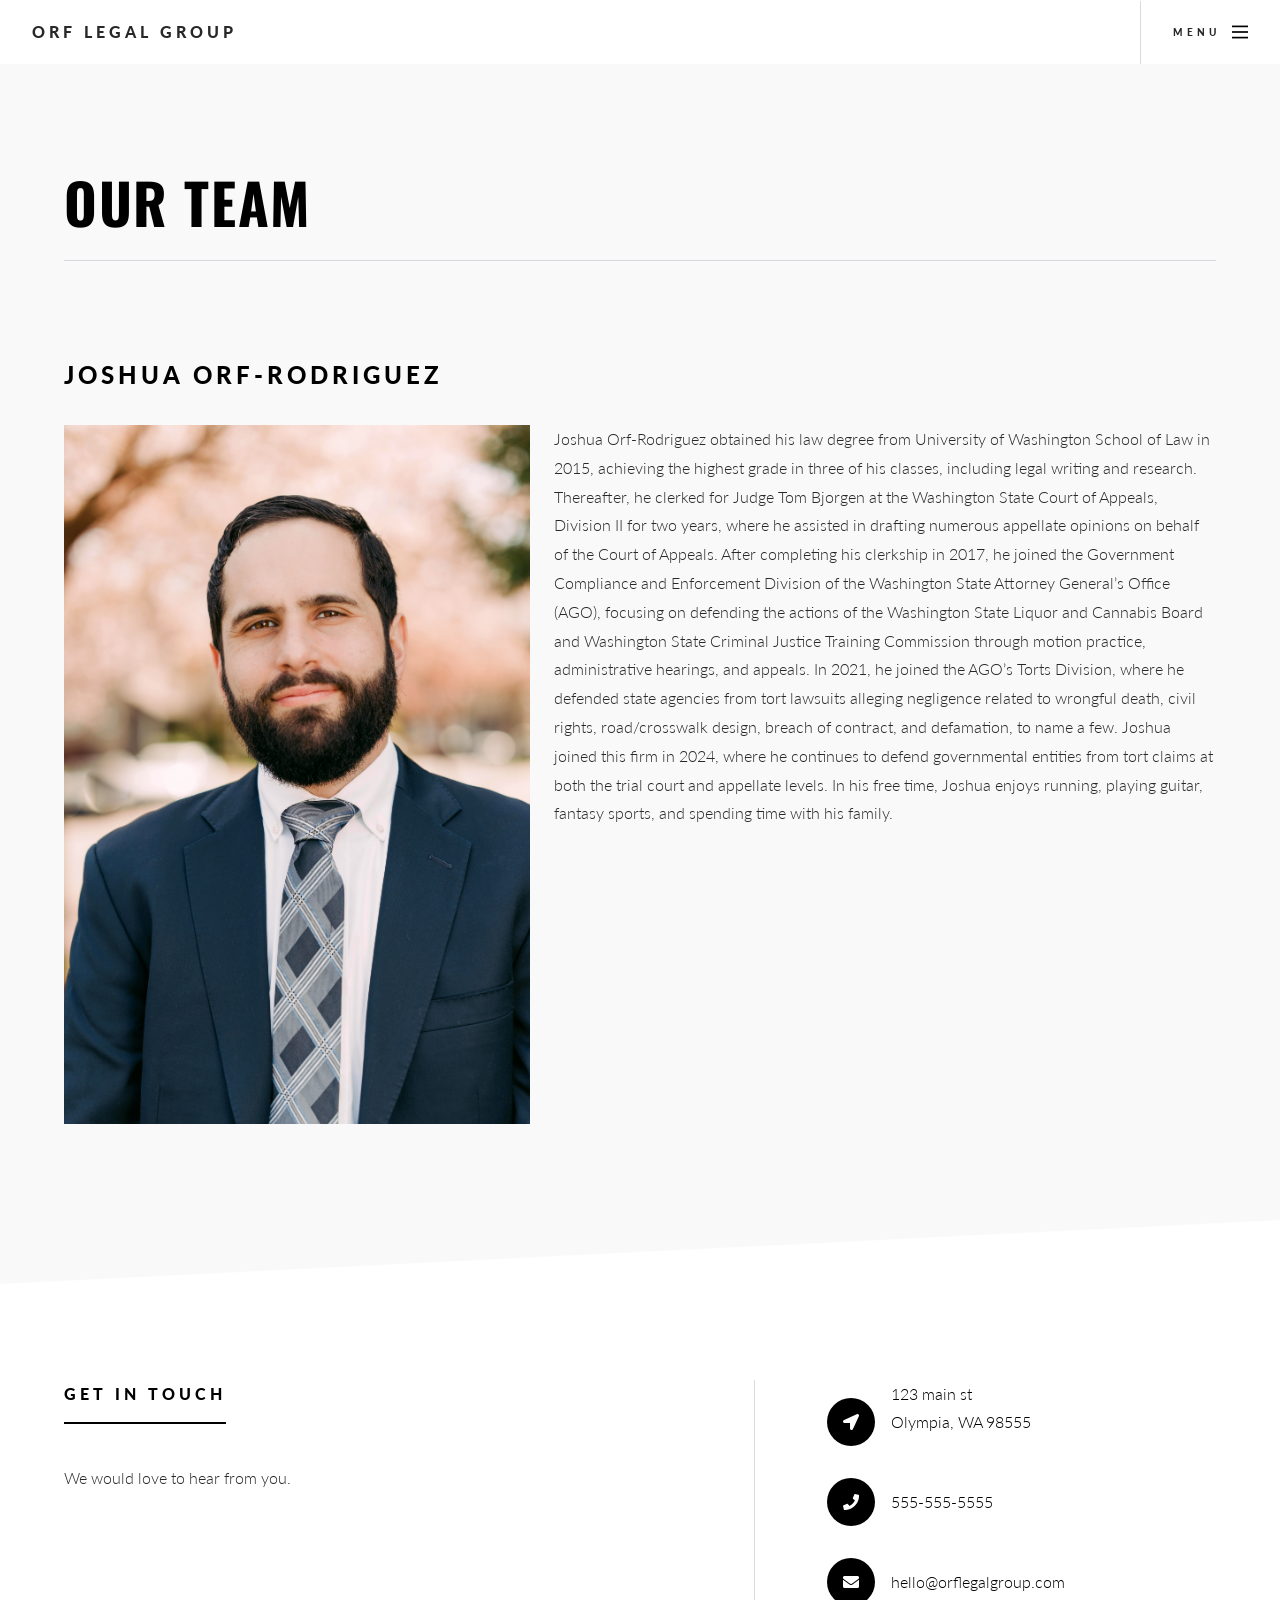
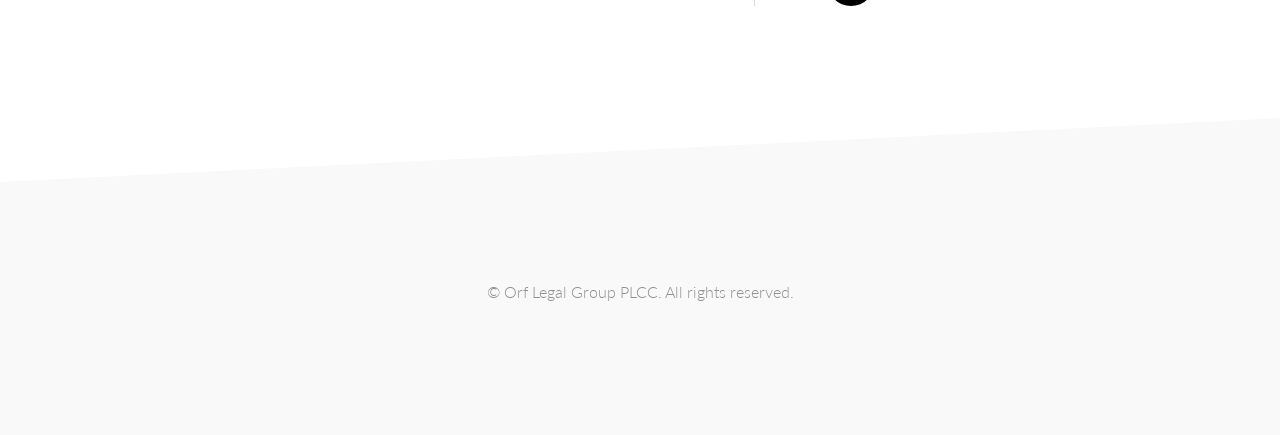
==== commit 151b5bfb: "Updates" ====
--- a/about.html
+++ b/about.html
@@ -28,10 +28,7 @@
 							<h2>Menu</h2>
 							<ul class="links">
 								<li><a href="index.html">Home</a></li>
-								<li><a href="practiceareas.html">Practice Areas</a></li>
 								<li><a href="about.html">About</a></li>
-								<li><a href="Contact.html">Contact</a></li>
-								<li><a href="elements.html">Elements</a></li>
 							</ul>
 							<a class="close"><span>Close</span></a>
 						</div>
@@ -44,16 +41,17 @@
 							<!-- Content -->
 								<header class="major special">
 									<h1>OUR TEAM</h1>
-									<p>Joshua Orf-Rodriguez</p>
+
 								</header>
+		<h3><p>Joshua Orf-Rodriguez</p></h3>
+								<div class="row">
 
-								<div class="row">
-									<div class="col-6 col-12-small">
-<span class="image fit"><img src="images/Joshua Orf-Rodriguez.jpg" alt="" /></span>
+									<div class="col-5 col-12-small">
+
+<span class="image fit"><img src="images/Joshua Orf-Rodriguez2.jpg"  alt="" /></span>
 									</div>
 
-
-									<div class="col-6 col-12-small">
+									<div class="col-7 col-12-small">
 
 Joshua Orf-Rodriguez obtained his law degree from University of Washington School of Law in 2015, achieving the highest grade in three of his classes, including legal writing and research. Thereafter, he clerked for Judge Tom Bjorgen at the Washington State Court of Appeals, Division II for two years, where he assisted in drafting numerous appellate opinions on behalf of the Court of Appeals. After completing his clerkship in 2017, he joined the Government Compliance and Enforcement Division of the Washington State Attorney General’s Office (AGO), focusing on defending the actions of the Washington State Liquor and Cannabis Board and Washington State Criminal Justice Training Commission through motion practice, administrative hearings, and appeals.  In 2021, he joined the AGO’s Torts Division, where he defended state agencies from tort lawsuits alleging negligence related to wrongful death, civil rights, road/crosswalk design, breach of contract, and defamation, to name a few. Joshua joined this firm in 2024, where he continues to defend governmental entities from tort claims at both the trial court and appellate levels.  In his free time, Joshua enjoys running, playing guitar, fantasy sports, and spending time with his family.
 
@@ -71,16 +69,13 @@
 									<header>
 										<h2>Get In Touch</h2>
 									</header>
-									<p>Lorem ipsum dolor amet et donec convallis placerat varius. Phasellus sagittis, urna blanSapien lectus lorem tempus ut purus consequat. Sed veroeros et nisl urna lacinia lorem. Aenean at adipiscing lorem. Nunc risus augue, ullamcorper eget posuere.</p>
-									<ul class="actions">
-										<li><a href="contact.html" class="button next">Contact</a></li>
-									</ul>
+									<p>We would love to hear from you.</p>
+
 								</div>
 								<ul class="contact-icons">
-									<li><a href="#" class="icon brands alt fa-twitter"><span class="label">twitter.com/untitled</span></a></li>
-									<li><a href="#" class="icon brands alt fa-facebook-f"><span class="label">facebook.com/untitled</span></a></li>
-									<li><a href="#" class="icon brands alt fa-instagram"><span class="label">instagram.com/untitled</span></a></li>
-									<li><a href="#" class="icon solid alt fa-envelope"><span class="label">contact@untitled.tld</span></a></li>
+									<li><a href="#" class="icon solid alt fa-location-arrow"><span class="label">123 main st <br> Olympia, WA 98555</span></a></li>
+									<li><a href="#" class="icon solid alt fa-phone"><span class="label">555-555-5555</span></a></li>
+									<li><a href="#" class="icon solid alt fa-envelope"><span class="label">hello@orflegalgroup.com</span></a></li>
 								</ul>
 							</div>
 						</div>
@@ -89,7 +84,7 @@
 				<!-- Copyright -->
 					<section class="wrapper style2 copyright">
 						<div class="inner">
-							&copy; Untitled. All rights reserved. Lorem ipsum dolor sit amet.
+							&copy; Orf Legal Group PLCC. All rights reserved.
 						</div>
 					</section>
 
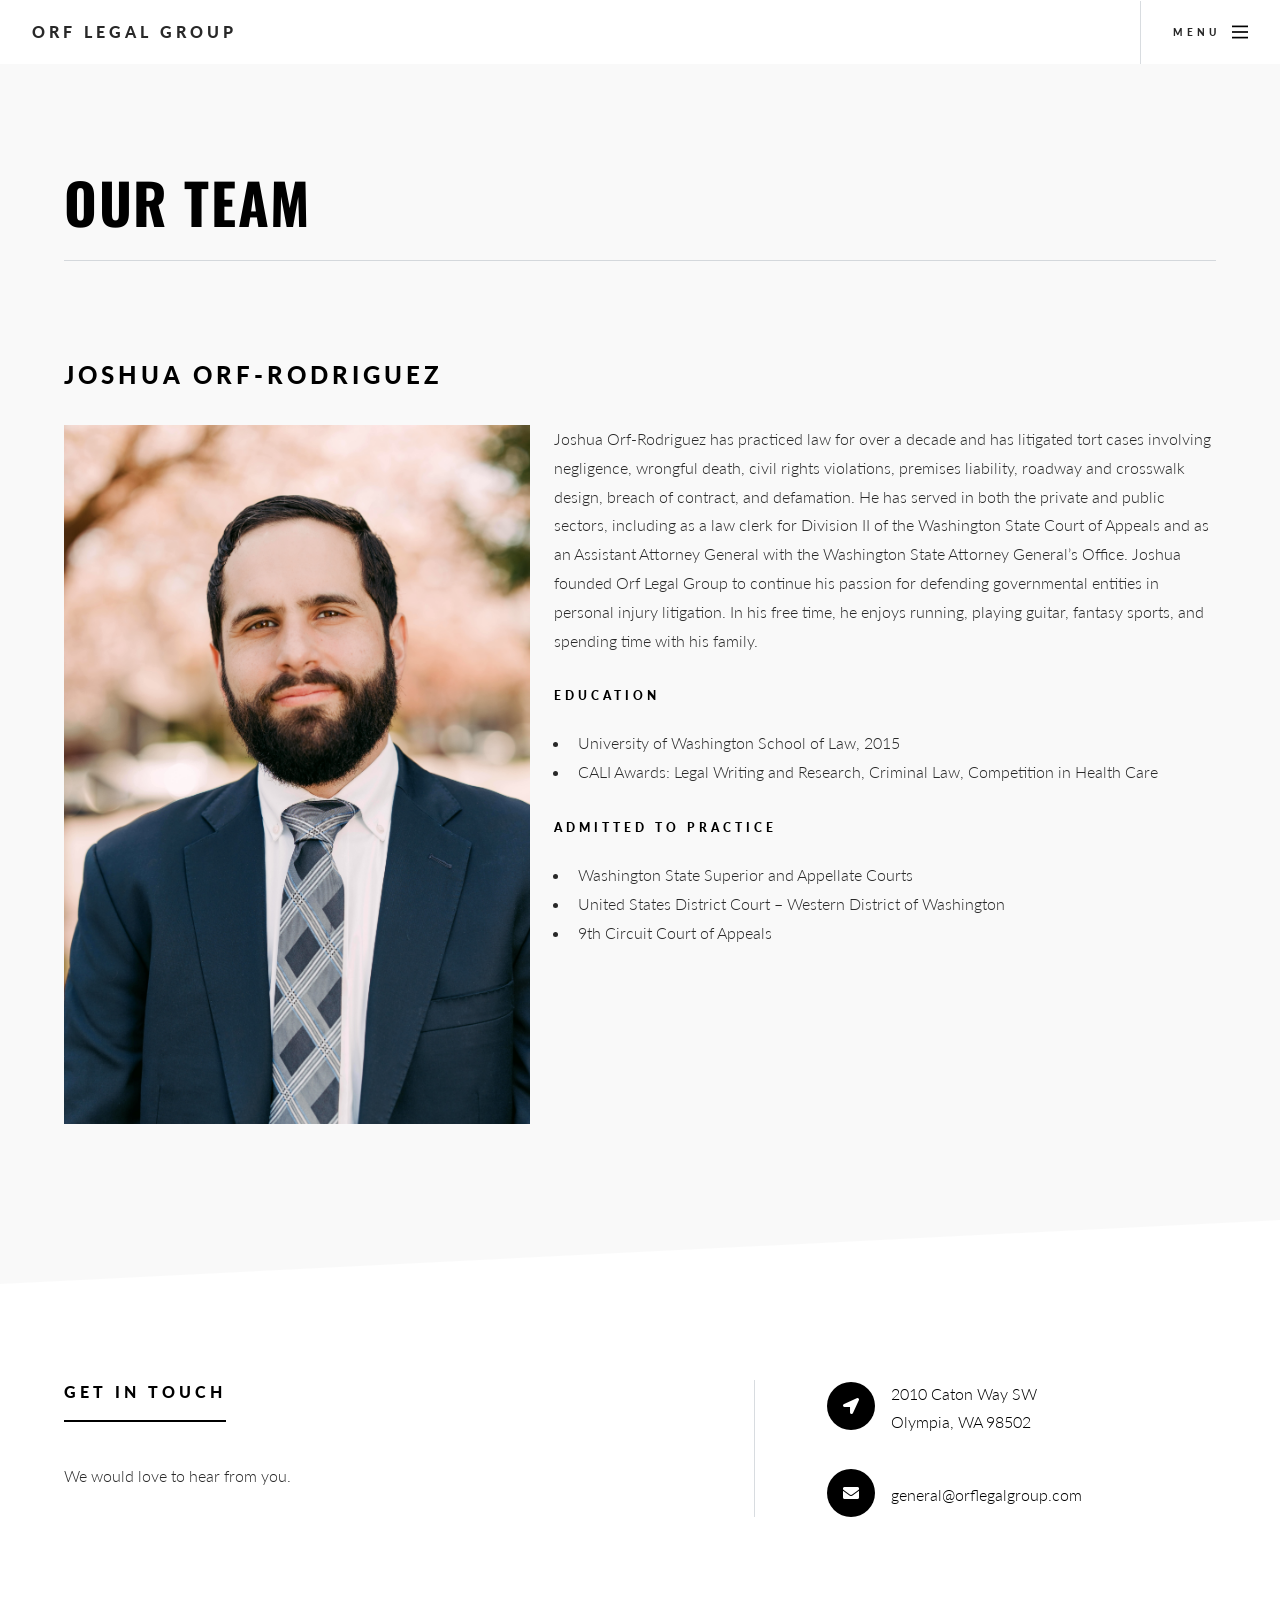
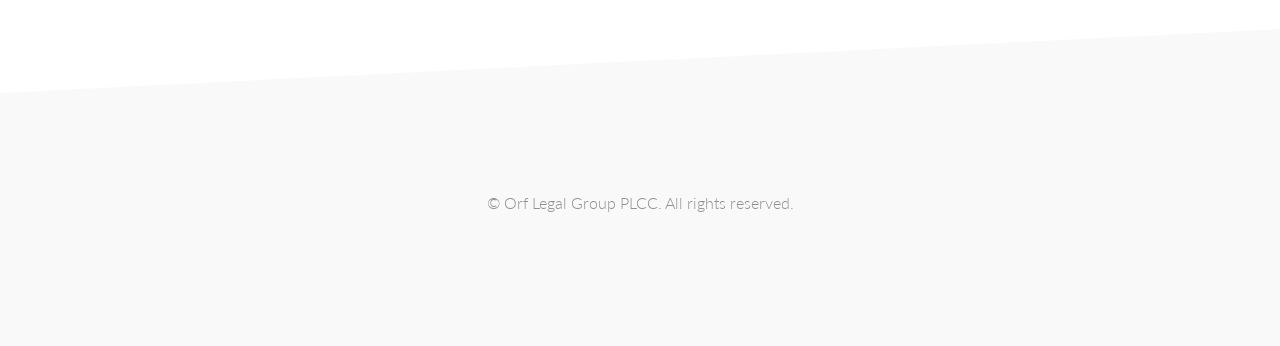
==== commit e51889c3: "Updated pages" ====
--- a/about.html
+++ b/about.html
@@ -28,7 +28,7 @@
 							<h2>Menu</h2>
 							<ul class="links">
 								<li><a href="index.html">Home</a></li>
-								<li><a href="about.html">About</a></li>
+								<li><a href="about.html">Our Team</a></li>
 							</ul>
 							<a class="close"><span>Close</span></a>
 						</div>
@@ -53,8 +53,19 @@
 
 									<div class="col-7 col-12-small">
 
-Joshua Orf-Rodriguez obtained his law degree from University of Washington School of Law in 2015, achieving the highest grade in three of his classes, including legal writing and research. Thereafter, he clerked for Judge Tom Bjorgen at the Washington State Court of Appeals, Division II for two years, where he assisted in drafting numerous appellate opinions on behalf of the Court of Appeals. After completing his clerkship in 2017, he joined the Government Compliance and Enforcement Division of the Washington State Attorney General’s Office (AGO), focusing on defending the actions of the Washington State Liquor and Cannabis Board and Washington State Criminal Justice Training Commission through motion practice, administrative hearings, and appeals.  In 2021, he joined the AGO’s Torts Division, where he defended state agencies from tort lawsuits alleging negligence related to wrongful death, civil rights, road/crosswalk design, breach of contract, and defamation, to name a few. Joshua joined this firm in 2024, where he continues to defend governmental entities from tort claims at both the trial court and appellate levels.  In his free time, Joshua enjoys running, playing guitar, fantasy sports, and spending time with his family.
+<p>Joshua Orf-Rodriguez has practiced law for over a decade and has litigated tort cases involving negligence, wrongful death, civil rights violations, premises liability, roadway and crosswalk design, breach of contract, and defamation. He has served in both the private and public sectors, including as a law clerk for Division II of the Washington State Court of Appeals and as an Assistant Attorney General with the Washington State Attorney General’s Office. Joshua founded Orf Legal Group to continue his passion for defending governmental entities in personal injury litigation. In his free time, he enjoys running, playing guitar, fantasy sports, and spending time with his family. </p>
 
+<h6>Education</h6>
+<ul>
+	<li>University of Washington School of Law, 2015</li>
+	<li>CALI Awards: Legal Writing and Research, Criminal Law, Competition in Health Care</li>
+</ul>
+<h6>Admitted to Practice</h6>
+<ul>
+	<li>Washington State Superior and Appellate Courts</li>
+	<li>United States District Court – Western District of Washington</li>
+	<li>9th Circuit Court of Appeals</li>
+</ul>
 
 									</div>
 								</div>
@@ -73,9 +84,8 @@
 
 								</div>
 								<ul class="contact-icons">
-									<li><a href="#" class="icon solid alt fa-location-arrow"><span class="label">123 main st <br> Olympia, WA 98555</span></a></li>
-									<li><a href="#" class="icon solid alt fa-phone"><span class="label">555-555-5555</span></a></li>
-									<li><a href="#" class="icon solid alt fa-envelope"><span class="label">hello@orflegalgroup.com</span></a></li>
+									<li><a href="#" class="icon solid alt fa-location-arrow"><span class="label">2010 Caton Way SW </br> Olympia, WA 98502</span></a></li>
+									<li><a href="#" class="icon solid alt fa-envelope"><span class="label">general@orflegalgroup.com</span></a></li>
 								</ul>
 							</div>
 						</div>
--- a/assets/css/main.css
+++ b/assets/css/main.css
@@ -23,7 +23,7 @@
 	border: 0;
 	font-size: 100%;
 	font: inherit;
-	vertical-align: baseline;}
+	vertical-align: middle;}
 
 article, aside, details, figcaption, figure,
 footer, header, hgroup, menu, nav, section {
@@ -2835,6 +2835,7 @@
 		cursor: default;
 		list-style: none;
 		padding-left: 0;
+		vertical-align: middle;
 	}
 
 		ul.contact-icons li {
@@ -3496,9 +3497,9 @@
 
 		.split .content {
 			border-right: 1px solid;
-			min-width: 70%;
+			min-width: 60%;
 			padding-right: 3rem;
-			width: 70%;
+			width: 60%;
 		}
 
 			.split .content p {
@@ -4661,4 +4662,4 @@
 	.copyright {
 		color: rgba(40, 40, 40, 0.5);
 		text-align: center;
-	}+	}
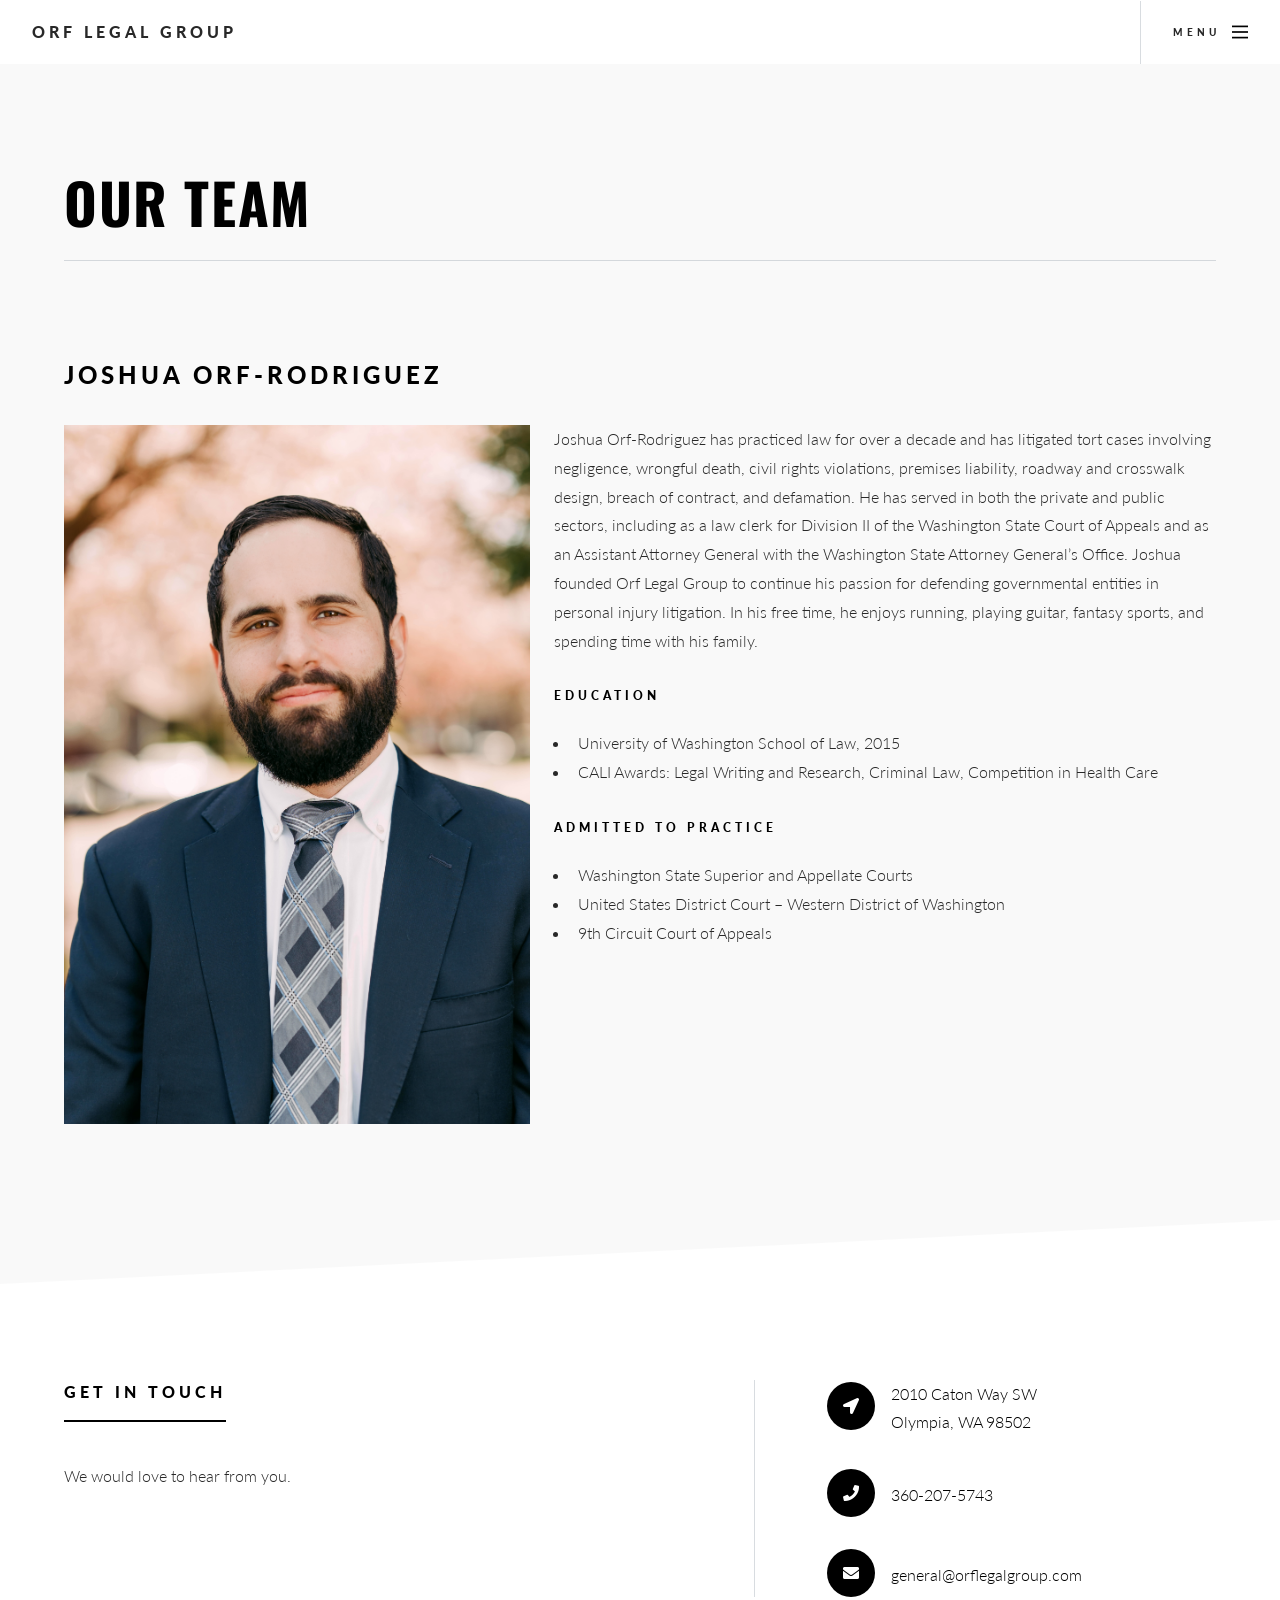
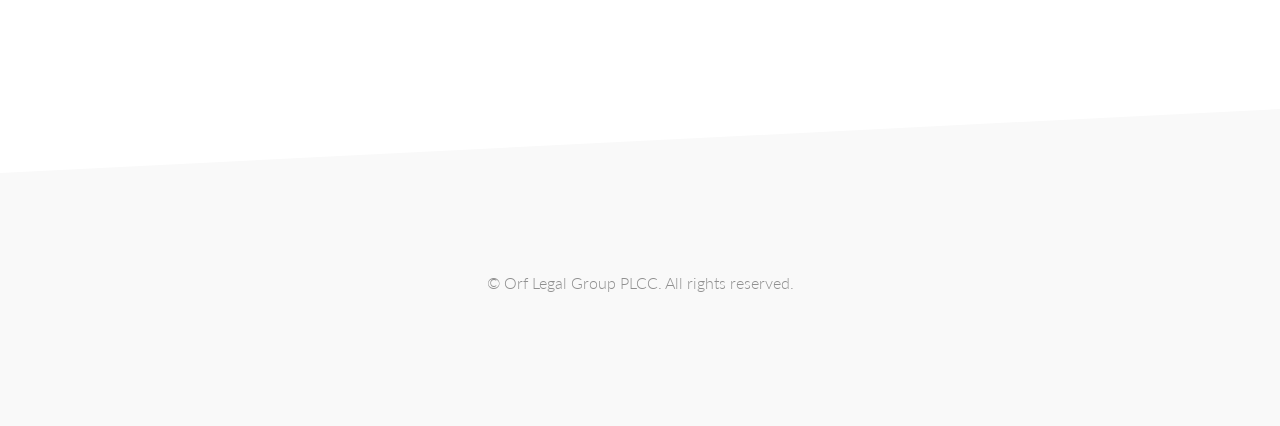
==== commit 221e4969: "updates" ====
--- a/about.html
+++ b/about.html
@@ -84,8 +84,9 @@
 
 								</div>
 								<ul class="contact-icons">
-									<li><a href="#" class="icon solid alt fa-location-arrow"><span class="label">2010 Caton Way SW </br> Olympia, WA 98502</span></a></li>
-									<li><a href="#" class="icon solid alt fa-envelope"><span class="label">general@orflegalgroup.com</span></a></li>
+									<li><a href="https://maps.app.goo.gl/oxEJba9QGa6AUHAAA" target="_blank" class="icon solid alt fa-location-arrow"><span class="label">2010 Caton Way SW </br> Olympia, WA 98502</span></a></li>
+									<li><a href="tel:+13602075743" class="icon solid alt fa-phone"><span class="label">360-207-5743</span></a></li>
+									<li><a href="mailto:general@orflegalgroup.com" class="icon solid alt fa-envelope"><span class="label">general@orflegalgroup.com</span></a></li>
 								</ul>
 							</div>
 						</div>
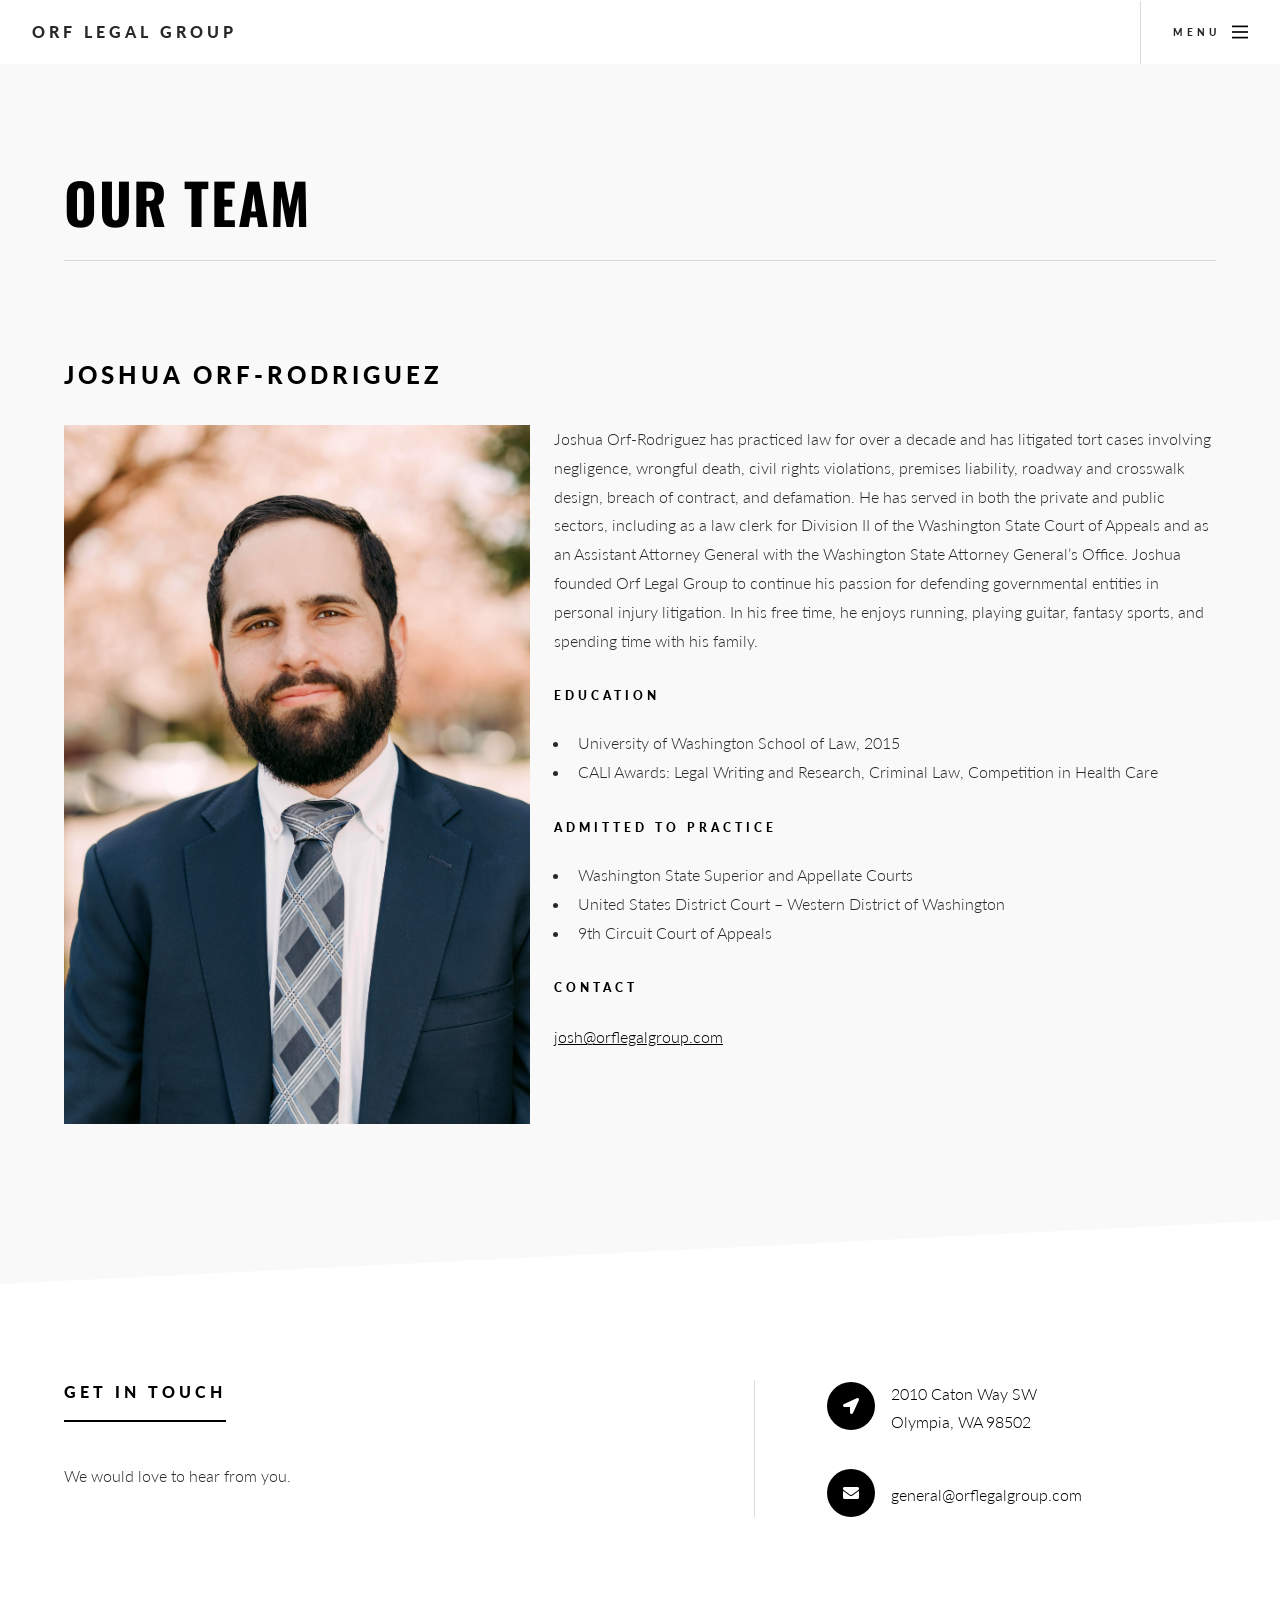
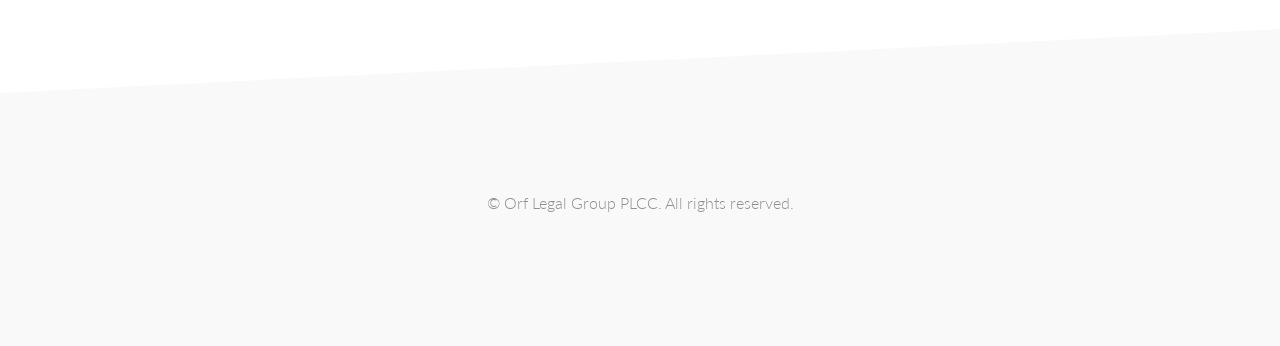
==== commit 0c53b29f: "updates" ====
--- a/about.html
+++ b/about.html
@@ -66,6 +66,8 @@
 	<li>United States District Court – Western District of Washington</li>
 	<li>9th Circuit Court of Appeals</li>
 </ul>
+<h6>Contact</h6>
+<a href="mailto:josh@orflegalgroup.com">josh@orflegalgroup.com</a>
 
 									</div>
 								</div>
@@ -85,7 +87,7 @@
 								</div>
 								<ul class="contact-icons">
 									<li><a href="https://maps.app.goo.gl/oxEJba9QGa6AUHAAA" target="_blank" class="icon solid alt fa-location-arrow"><span class="label">2010 Caton Way SW </br> Olympia, WA 98502</span></a></li>
-									<li><a href="tel:+13602075743" class="icon solid alt fa-phone"><span class="label">360-207-5743</span></a></li>
+									<!-- <li><a href="tel:+13602075743" class="icon solid alt fa-phone"><span class="label">360-207-5743</span></a></li> -->
 									<li><a href="mailto:general@orflegalgroup.com" class="icon solid alt fa-envelope"><span class="label">general@orflegalgroup.com</span></a></li>
 								</ul>
 							</div>
